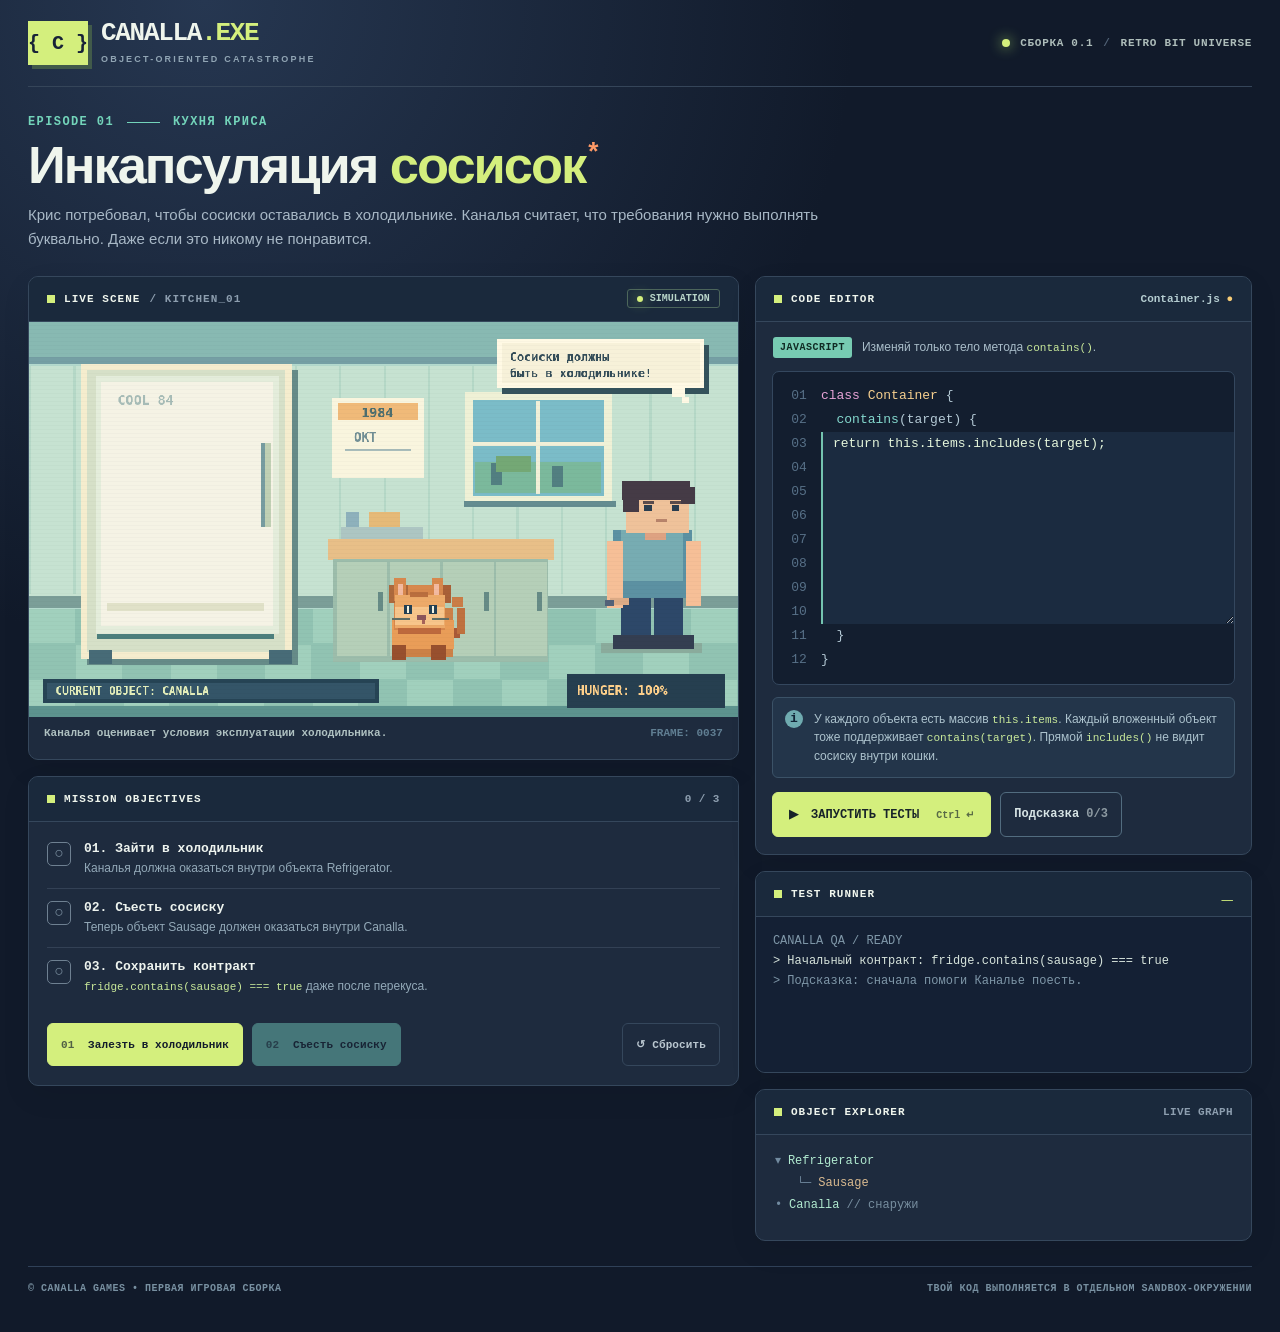
==== index.html @ 2df17bc3 "Add CANALLA.EXE v0.1 playable OOP puzzle" ====
<!doctype html>
<html lang="ru">
<head>
  <meta charset="utf-8">
  <meta name="viewport" content="width=device-width, initial-scale=1">
  <meta name="theme-color" content="#131d2d">
  <meta name="description" content="CANALLA.EXE — браузерная головоломка для программистов по вселенной «Ретро Бит». Уровень 01: ООП-сосиски.">
  <title>CANALLA.EXE | 01: Инкапсуляция</title>
  <style>
:root{--bg:#111a2a;--bg2:#182437;--panel:#1e2b3e;--panel2:#233449;--line:#35475c;--txt:#eff5ed;--muted:#91a5b4;--green:#d4ef7d;--teal:#73d4ba;--yellow:#f7cc76;--orange:#ff9a67;--red:#ff7b8b;--dark:#121c2b;--mono:ui-monospace,SFMono-Regular,Consolas,"Liberation Mono",monospace}
*{box-sizing:border-box}html{scroll-behavior:smooth}body{margin:0;background:radial-gradient(circle at 16% 0%,#263751 0%,transparent 38%),var(--bg);color:var(--txt);font-family:Inter,"Segoe UI",Arial,sans-serif;font-size:15px;line-height:1.5}button,textarea{font:inherit}button{cursor:pointer;-webkit-tap-highlight-color:transparent}button:disabled{opacity:.46;cursor:not-allowed}button:focus-visible,textarea:focus-visible{outline:3px solid var(--teal);outline-offset:3px}code{font-family:var(--mono);font-size:.92em;color:#c9e99a}.app-shell{max-width:1530px;margin:auto;padding:0 28px}.topbar{height:87px;display:flex;align-items:center;justify-content:space-between;border-bottom:1px solid #354559;gap:18px}.brand{display:flex;gap:13px;align-items:center}.brand-symbol{display:grid;place-items:center;background:var(--green);color:#172237;font:bold 20px var(--mono);height:44px;min-width:58px;box-shadow:4px 4px 0 #415a4a}.brand-title{font-family:var(--mono);font-size:26px;font-weight:900;letter-spacing:-1.3px;line-height:1}.brand-title span{color:var(--green)}.brand-sub{font-size:9px;letter-spacing:2.2px;color:var(--muted);font-weight:800;margin-top:7px}.top-meta{font:700 11px var(--mono);color:#aebdba;letter-spacing:.7px;white-space:nowrap;display:flex;align-items:center;gap:10px}.build-dot,.live-dot{display:inline-block;border-radius:100%;width:8px;height:8px;background:var(--green);box-shadow:0 0 13px #a5d96a}.meta-divider{color:#526377}.hero{padding:28px 0 25px}.eyebrow{display:flex;align-items:center;gap:13px;font:700 12px var(--mono);letter-spacing:1.4px;color:var(--teal)}.eyebrow-rule{height:1px;width:33px;background:var(--teal)}.hero h1{font-size:clamp(32px,4.1vw,56px);letter-spacing:-2px;line-height:1.04;margin:9px 0 10px;font-weight:900}.hero h1>span:first-child{color:var(--green)}.accent-star{font-size:.5em;color:var(--orange);vertical-align:top;margin-left:3px}.hero p{color:#a8b8c6;max-width:840px;margin:0;line-height:1.6}.play-layout{display:grid;grid-template-columns:minmax(0,1.43fr) minmax(380px,1fr);gap:16px;align-items:start}.left-stack,.right-stack{display:flex;flex-direction:column;gap:16px;min-width:0}.panel{background:var(--panel);border:1px solid var(--line);border-radius:10px;overflow:hidden;box-shadow:0 10px 30px #00000012}.panel-bar{height:45px;display:flex;align-items:center;justify-content:space-between;padding:0 18px;border-bottom:1px solid var(--line);background:#1a293c;gap:12px}.panel-title{font:800 11px var(--mono);letter-spacing:1.05px;display:flex;align-items:center;gap:9px;white-space:nowrap}.panel-square{width:8px;height:8px;background:var(--green);display:inline-block}.subtle,.small-label{color:#8d9eaf}.small-label{font:700 11px var(--mono);letter-spacing:.4px}.pill{display:inline-flex;align-items:center;gap:7px;border:1px solid #4c655b;padding:3px 9px;color:#b9d5c9;border-radius:3px;font:700 10px var(--mono)}.live-dot{height:6px;width:6px}.canvas-wrap{background:#b5d9cc;line-height:0;position:relative}.canvas-wrap:before{content:"";pointer-events:none;position:absolute;inset:0;background:repeating-linear-gradient(to bottom,transparent 0,transparent 3px,#0000000a 4px);z-index:1}canvas{display:block;width:100%;height:auto;image-rendering:pixelated}.scene-caption{padding:10px 15px;font:600 11px var(--mono);color:#afc1c1;display:flex;justify-content:space-between;gap:15px;min-height:42px}.frame-counter{color:#607e92;white-space:nowrap}.objective-list{padding:8px 18px 0}.objective{display:flex;gap:13px;border-bottom:1px solid #334155;padding:11px 0;align-items:flex-start}.objective:last-child{border-bottom:0}.objective .status-icon{display:grid;place-items:center;border:1px solid #6e8091;width:24px;height:24px;border-radius:5px;flex-shrink:0;color:#7c90a1;line-height:1;font:800 16px var(--mono);margin-top:1px}.objective.done .status-icon{background:var(--green);border-color:var(--green);color:#162433}.objective>div{display:flex;flex-direction:column;gap:3px}.objective b{font:800 13px var(--mono);color:#edf3ee}.objective.done b{color:var(--green)}.objective span:last-child{font-size:12px;color:#93a9b8}.actions{padding:17px 18px 19px;display:flex;flex-wrap:wrap;gap:9px}.action{border-radius:6px;border:1px solid var(--line);padding:12px 13px;font:800 11px var(--mono);letter-spacing:.1px;min-height:43px}.action span{opacity:.67;margin-right:7px}.action.primary{background:var(--green);color:var(--dark);border-color:var(--green)}.action.secondary{background:#74cfbf;color:var(--dark);border-color:#74cfbf}.action.ghost{color:#bac7d0;background:transparent;margin-left:auto}.action:not(:disabled):hover,.run-button:hover{filter:brightness(1.08)}.editor-intro{padding:15px 17px 13px;display:flex;align-items:center;gap:10px;color:#a9bdc9;font-size:12px}.chip{font:900 10px var(--mono);letter-spacing:.5px;color:#102b24;background:#77cbb2;padding:5px 7px;border-radius:3px;white-space:nowrap}.file-tab{font:700 11px var(--mono);color:#b4ccd0;white-space:nowrap}.file-tab span{color:var(--yellow)}.code-shell{background:#131e2f;margin:0 16px 12px;border:1px solid #34475e;border-radius:7px;padding:12px 0;overflow:auto;font:13px/24px var(--mono);min-width:0}.code-line{white-space:pre;min-height:24px;display:flex}.ln{width:48px;flex-shrink:0;padding:0 14px 0 10px;text-align:right;color:#577087;user-select:none}.code-line.muted{color:#b4c9d5}.keyword{color:#e8a3d7}.type{color:#f7d08f}.function{color:#84d9ce}.input-row{display:flex;min-height:192px}.gutter{width:48px;flex-shrink:0;display:flex;flex-direction:column;text-align:right;padding:0 14px 0 10px;color:#577087;user-select:none}.gutter span{height:24px}.input-row textarea{background:#1b2b40;border:0;border-left:2px solid #74c4b0;border-radius:0;resize:vertical;display:block;flex:1;min-width:0;min-height:192px;height:192px;color:#e5f6db;outline:0;padding:0 10px;font:13px/24px var(--mono);white-space:pre;tab-size:2}.input-row textarea:focus{background:#1d3146;outline:0}.api-note{margin:0 16px;padding:12px;display:flex;gap:11px;border:1px solid #3b5267;border-radius:6px;background:#23354a;color:#acc2cd;font-size:12px}.api-icon{background:#6fabb0;color:#112436;border-radius:100%;height:18px;width:18px;display:grid;place-items:center;flex-shrink:0;font:900 13px var(--mono)}.editor-actions{display:flex;gap:9px;margin:14px 16px 17px}.run-button{background:var(--green);border:1px solid var(--green);padding:12px 16px;border-radius:6px;color:#172329;font:900 12px var(--mono);min-height:45px}.run-button>span:first-child{margin-right:6px}.keyboard-hint{font-size:10px;opacity:.65;margin-left:10px}.hint-button{background:transparent;border:1px solid #526c7f;padding:12px 13px;border-radius:6px;color:#d7e4e5;font:700 12px var(--mono);min-height:45px}.hint-button span{opacity:.6}.hint-message{padding:12px 14px;margin:0 16px 16px;background:#334153;border-left:3px solid var(--yellow);font-size:12px;color:#f0d5a6}.hint-message[hidden]{display:none}.terminal-output{background:#142034;min-height:155px;max-height:275px;overflow-y:auto;padding:14px 17px;font:12px/1.7 var(--mono);color:#d7e4dc}.terminal-line{overflow-wrap:anywhere}.terminal-line.dim{color:#7f97a8}.terminal-line.ok{color:#b5ec9f}.terminal-line.fail{color:#ffabb1}.terminal-line.warn{color:#edcd83}.terminal-cursor{color:var(--green);font:900 19px var(--mono);animation:blink 1s steps(1) infinite}@keyframes blink{50%{opacity:0}}.tree-content{padding:15px 19px 18px;min-height:105px;font:12px/1.85 var(--mono);color:#cfdece}.tree-node{display:flex;gap:7px}.tree-node.indent-1{padding-left:22px}.tree-node.indent-2{padding-left:44px}.tree-edge{color:#728ba0}.tree-label{color:#b1ead0}.tree-value{color:#dbbb90}.tree-comment{color:#778e9f}.footer{border-top:1px solid #304158;margin:25px 0 38px;padding-top:16px;color:#7890a1;display:flex;justify-content:space-between;gap:16px;font:700 10px var(--mono);letter-spacing:.5px}.win-layer{position:fixed;z-index:30;inset:0;display:grid;place-items:center;padding:20px;background:#0c1523db;backdrop-filter:blur(5px)}.win-layer[hidden]{display:none}.win-card{background:#233749;border:2px solid var(--green);box-shadow:13px 13px 0 #101b29;width:min(520px,100%);padding:26px;color:#f2f7ef}.win-kicker{font:900 11px var(--mono);color:#c7ee89;letter-spacing:2px}.win-cat{text-align:center;font:900 45px var(--mono);color:var(--yellow);margin-top:7px}.win-card h2{font-size:clamp(24px,5vw,34px);letter-spacing:-1px;line-height:1.14;margin:8px 0}.win-card p{color:#b3c8cd}.quote{padding:14px;background:#142739;border-left:4px solid var(--yellow);font-size:13px;line-height:1.9}.quote span{color:var(--green);font-weight:900}.win-actions{display:flex;gap:10px;flex-wrap:wrap;margin-top:19px}.next-note{font:11px var(--mono);color:#8fa4b0;margin-top:18px}
@media(max-width:1040px){.play-layout{grid-template-columns:minmax(0,1fr)}.app-shell{max-width:880px}.hero{padding:25px 0}.footer{flex-direction:column;gap:7px}}@media(max-width:560px){.app-shell{padding:0 11px}.topbar{height:75px}.brand-symbol{height:38px;min-width:46px;font-size:15px}.brand-title{font-size:21px}.brand-sub{font-size:7px;letter-spacing:1.2px}.top-meta{font-size:9px;letter-spacing:0}.top-meta .meta-divider{display:none}.top-meta{max-width:73px;white-space:normal;line-height:1.4}.hero h1{letter-spacing:-1px}.hero p{font-size:13px}.hero{padding:24px 5px 22px}.panel-bar{padding:0 11px}.panel-title{font-size:10px;gap:7px}.pill{font-size:9px}.scene-caption{font-size:10px}.frame-counter{display:none}.actions{padding:13px;gap:8px}.action{font-size:10px;padding:12px 11px}.action.ghost{margin-left:0}.objective-list{padding:6px 13px 0}.objective b{font-size:12px}.objective span:last-child{font-size:11px}.editor-intro{align-items:flex-start}.code-shell{margin:0 10px 12px;font-size:12px}.input-row textarea{font-size:12px}.ln,.gutter{width:35px;padding-right:8px}.api-note{margin:0 10px}.editor-actions{margin:12px 10px 15px;flex-wrap:wrap}.keyboard-hint{display:none}.run-button{flex:1}.terminal-output{font-size:11px}.win-card{padding:20px}.footer{font-size:9px}}

</style>
  
</head>
<body>
  <div class="app-shell">
    <header class="topbar">
      <div class="brand">
        <span class="brand-symbol" aria-hidden="true">{ C }</span>
        <div><div class="brand-title">CANALLA<span>.EXE</span></div><div class="brand-sub">OBJECT-ORIENTED CATASTROPHE</div></div>
      </div>
      <div class="top-meta"><span class="build-dot" aria-hidden="true"></span> СБОРКА 0.1 <span class="meta-divider">/</span> RETRO BIT UNIVERSE</div>
    </header>

    <main>
      <section class="hero" aria-label="Вводная информация">
        <div class="eyebrow"><span>EPISODE 01</span><span class="eyebrow-rule"></span><span>КУХНЯ КРИСА</span></div>
        <h1>Инкапсуляция <span>сосисок</span><span class="accent-star">*</span></h1>
        <p>Крис потребовал, чтобы сосиски оставались в холодильнике. Каналья считает, что требования нужно выполнять буквально. Даже если это никому не понравится.</p>
      </section>

      <div class="play-layout">
        <div class="left-stack">
          <section class="panel scene-panel" aria-labelledby="scene-title">
            <div class="panel-bar">
              <div class="panel-title" id="scene-title"><span class="panel-square"></span> LIVE SCENE <span class="subtle">/ KITCHEN_01</span></div>
              <span class="pill"><span class="live-dot"></span> SIMULATION</span>
            </div>
            <div class="canvas-wrap"><canvas id="scene" width="960" height="535" role="img" aria-label="Пиксельная сцена кухни. Слева холодильник с сосисками, Каналья и Крис. Управляйте событиями кнопками под сценой."></canvas></div>
            <div class="scene-caption"><span id="scene-status">Каналья оценивает условия эксплуатации холодильника.</span><span class="frame-counter">FRAME: <span id="frame-number">0001</span></span></div>
          </section>

          <section class="panel objectives" aria-labelledby="goal-title">
            <div class="panel-bar"><div class="panel-title" id="goal-title"><span class="panel-square"></span> MISSION OBJECTIVES</div><span class="small-label">0 / 3</span></div>
            <div class="objective-list">
              <div class="objective" id="objective-enter"><span class="status-icon" aria-hidden="true">○</span><div><b>01. Зайти в холодильник</b><span>Каналья должна оказаться внутри объекта Refrigerator.</span></div></div>
              <div class="objective" id="objective-eat"><span class="status-icon" aria-hidden="true">○</span><div><b>02. Съесть сосиску</b><span>Теперь объект Sausage должен оказаться внутри Canalla.</span></div></div>
              <div class="objective" id="objective-code"><span class="status-icon" aria-hidden="true">○</span><div><b>03. Сохранить контракт</b><span><code>fridge.contains(sausage) === true</code> даже после перекуса.</span></div></div>
            </div>
            <div class="actions">
              <button class="action primary" id="enter-btn" type="button"><span>01</span> Залезть в холодильник</button>
              <button class="action secondary" id="eat-btn" type="button" disabled><span>02</span> Съесть сосиску</button>
              <button class="action ghost" id="restart-btn" type="button" aria-label="Начать уровень заново">↺ Сбросить</button>
            </div>
          </section>
        </div>

        <div class="right-stack">
          <section class="panel editor-panel" aria-labelledby="editor-title">
            <div class="panel-bar"><div class="panel-title" id="editor-title"><span class="panel-square"></span> CODE EDITOR</div><div class="file-tab">Container.js <span>●</span></div></div>
            <div class="editor-intro"><span class="chip">JAVASCRIPT</span><span>Изменяй только тело метода <code>contains()</code>.</span></div>
            <div class="code-shell" aria-label="Редактор JavaScript">
              <div class="code-line muted"><span class="ln">01</span><span><span class="keyword">class</span> <span class="type">Container</span> {</span></div>
              <div class="code-line muted"><span class="ln">02</span><span>  <span class="function">contains</span>(target) {</span></div>
              <div class="input-row"><div class="gutter" aria-hidden="true"><span>03</span><span>04</span><span>05</span><span>06</span><span>07</span><span>08</span><span>09</span><span>10</span></div><textarea id="code-input" spellcheck="false" autocorrect="off" autocapitalize="off" autocomplete="off" aria-label="Тело метода contains">return this.items.includes(target);</textarea></div>
              <div class="code-line muted"><span class="ln">11</span><span>  }</span></div>
              <div class="code-line muted"><span class="ln">12</span><span>}</span></div>
            </div>
            <div class="api-note"><span class="api-icon">i</span><div>У каждого объекта есть массив <code>this.items</code>. Каждый вложенный объект тоже поддерживает <code>contains(target)</code>. Прямой <code>includes()</code> не видит сосиску внутри кошки.</div></div>
            <div class="editor-actions">
              <button class="run-button" id="run-btn" type="button"><span aria-hidden="true">▶</span> ЗАПУСТИТЬ ТЕСТЫ <span class="keyboard-hint">Ctrl ↵</span></button>
              <button class="hint-button" id="hint-btn" type="button">Подсказка <span id="hint-count">0/3</span></button>
            </div>
            <div id="hint" class="hint-message" hidden role="status"></div>
          </section>

          <section class="panel terminal-panel" aria-labelledby="terminal-title">
            <div class="panel-bar"><div class="panel-title" id="terminal-title"><span class="panel-square"></span> TEST RUNNER</div><span class="terminal-cursor">_</span></div>
            <div class="terminal-output" id="terminal-output" role="log" aria-live="polite" aria-atomic="false">
              <div class="terminal-line dim">CANALLA QA / READY</div>
              <div class="terminal-line">&gt; Жду, когда человек наконец запустит тесты.</div>
              <div class="terminal-line dim">&gt; P.S. Каналья не признаёт багов. Только особенности реализации.</div>
            </div>
          </section>

          <section class="panel tree-panel" aria-labelledby="tree-title">
            <div class="panel-bar"><div class="panel-title" id="tree-title"><span class="panel-square"></span> OBJECT EXPLORER</div><span class="small-label">LIVE GRAPH</span></div>
            <div class="tree-content" id="object-tree" aria-live="polite"></div>
          </section>
        </div>
      </div>
      <footer class="footer"><span>© CANALLA GAMES • ПЕРВАЯ ИГРОВАЯ СБОРКА</span><span>ТВОЙ КОД ВЫПОЛНЯЕТСЯ В ОТДЕЛЬНОМ SANDBOX-ОКРУЖЕНИИ</span></footer>
    </main>
  </div>

  <div id="win-layer" class="win-layer" hidden>
    <section class="win-card" role="dialog" aria-modal="true" aria-labelledby="win-title">
      <div class="win-kicker">TEST SUITE: ALL GREEN</div>
      <div class="win-cat" aria-hidden="true">=^.^=</div>
      <h2 id="win-title">Технически всё в холодильнике.</h2>
      <p>Просто теперь <code>Sausage</code> находится внутри <code>Canalla</code>, а <code>Canalla</code> внутри <code>Refrigerator</code>.</p>
      <div class="quote"><span>Крис:</span> «Каналья! Где сосиски?!»<br><span>Каналья:</span> «Программист называется. Совершенно не понимает композицию объектов».</div>
      <div class="win-actions"><button id="replay-btn" class="run-button" type="button">↺ ПРОЙТИ ЕЩЁ РАЗ</button><button id="close-win-btn" class="hint-button" type="button">Посмотреть код</button></div>
      <div class="next-note">Уровень 02: «Дюке соблюдает SLA» — в разработке</div>
    </section>
  </div>
  <iframe id="sandbox-runner" srcdoc="&lt;!doctype html&gt;
&lt;html lang=&quot;ru&quot;&gt;
&lt;head&gt;
&lt;meta charset=&quot;utf-8&quot;&gt;
&lt;meta http-equiv=&quot;Content-Security-Policy&quot; content=&quot;default-src &#x27;none&#x27;; script-src &#x27;unsafe-inline&#x27; &#x27;unsafe-eval&#x27; blob:; worker-src blob:; connect-src &#x27;none&#x27;; img-src &#x27;none&#x27;; style-src &#x27;none&#x27;; form-action &#x27;none&#x27;; base-uri &#x27;none&#x27;&quot;&gt;
&lt;title&gt;CANALLA isolated runner&lt;/title&gt;
&lt;/head&gt;
&lt;body&gt;
&lt;script id=&quot;worker-source&quot; type=&quot;text/plain&quot;&gt;
&quot;use strict&quot;;
self.onmessage = (ev) =&gt; {
  const {id, code, inside, fed} = ev.data;
  const tests = [];
  function check(label, condition) {
    let ok = false;
    try { ok = Boolean(condition()); } catch(e) { ok = false; }
    tests.push({label, ok});
  }
  try {
    // Class definition is compiled inside a disposable Worker, never the game window.
    const makeNode = new Function(`
      return class Container {
        constructor(name) { this.name = name; this.items = []; }
        add(child) { this.items.push(child); return this; }
        contains(target) {
          ${code}
        }
      };
    `);
    const Node = makeNode();
    // The first test reflects actual player actions (the physical puzzle).
    const fridge = new Node(&quot;Refrigerator&quot;);
    const cat = new Node(&quot;Canalla&quot;);
    const sausage = new Node(&quot;Sausage&quot;);
    if (inside) fridge.add(cat);
    if (fed) cat.add(sausage);
    else fridge.add(sausage);
    check(&quot;Каналья находится внутри холодильника&quot;, () =&gt; inside === true);
    check(&quot;Каналья съела сосиску&quot;, () =&gt; fed === true);
    check(&quot;Контракт: fridge.contains(sausage) === true&quot;, () =&gt; fridge.contains(sausage) === true);
    const box = new Node(&quot;Box&quot;), cookie = new Node(&quot;Cookie&quot;); box.add(cookie);
    check(&quot;Прямое вложение работает&quot;, () =&gt; box.contains(cookie) === true);
    const extra = new Node(&quot;Bag&quot;), deep = new Node(&quot;Toy&quot;), room = new Node(&quot;Room&quot;);room.add(box);box.add(extra);extra.add(deep);
    check(&quot;Глубокая композиция (3+ уровня) работает&quot;, () =&gt; room.contains(deep) === true);
    const other = new Node(&quot;Sausage&quot;);
    check(&quot;Неизвестный объект не считается вложенным&quot;, () =&gt; fridge.contains(other) === false &amp;&amp; new Node(&quot;Empty&quot;).contains(other) === false);
    self.postMessage({kind:&quot;canalla-worker-result&quot;,id,tests});
  } catch (e) {
    self.postMessage({kind:&quot;canalla-worker-result&quot;,id,tests:[],error:(e &amp;&amp; e.message ? e.message : String(e)).slice(0,200)});
  }
};
&lt;/script&gt;
&lt;script&gt;
&quot;use strict&quot;;
const scriptText = document.getElementById(&quot;worker-source&quot;).textContent;
let currentWorker=null;
window.parent.postMessage({kind:&quot;canalla-ready&quot;},&quot;*&quot;);
window.addEventListener(&quot;message&quot;, (ev) =&gt; {
  // The parent controls the requested code. The parent window is the only accepted sender.
  if(ev.source !== window.parent || !ev.data || ev.data.kind !== &quot;canalla-run&quot;) return;
  const {id, code, inside, fed} = ev.data;
  if(typeof code !== &quot;string&quot; || code.length &gt; 10000 || typeof id !== &quot;string&quot;) {
    window.parent.postMessage({kind:&quot;canalla-result&quot;,id,error:&quot;Слишком длинный код (максимум 10 000 символов).&quot;,tests:[]},&quot;*&quot;);return;
  }
  if(currentWorker) currentWorker.terminate();
  try {
    const url = URL.createObjectURL(new Blob([scriptText], {type:&quot;text/javascript&quot;}));
    const worker = new Worker(url);
    URL.revokeObjectURL(url);
    currentWorker = worker;
    worker.onmessage = (msg) =&gt; {
      if(worker !== currentWorker || !msg.data || msg.data.id !== id) return;
      window.parent.postMessage({kind:&quot;canalla-result&quot;,id,tests:msg.data.tests,error:msg.data.error || null},&quot;*&quot;);
      worker.terminate(); currentWorker=null;
    };
    worker.onerror = (err) =&gt; {
      window.parent.postMessage({kind:&quot;canalla-result&quot;,id,error:&quot;Ошибка изолированного исполнителя: &quot;+err.message,tests:[]},&quot;*&quot;);
      worker.terminate();currentWorker=null;
    };
    worker.postMessage({id,code,inside:!!inside,fed:!!fed});
    setTimeout(()=&gt;{if(currentWorker===worker){worker.terminate();currentWorker=null;window.parent.postMessage({kind:&quot;canalla-result&quot;,id,error:&quot;Код выполнялся слишком долго. Проверь рекурсию.&quot;,tests:[]},&quot;*&quot;);}},3000);
  } catch(e) {
    window.parent.postMessage({kind:&quot;canalla-result&quot;,id,error:String(e),tests:[]},&quot;*&quot;);
  }
});
&lt;/script&gt;
&lt;/body&gt;
&lt;/html&gt;
" title="Изолированная проверка решений" sandbox="allow-scripts" hidden></iframe>
<script>
(() => {
  "use strict";
  const $ = (id) => document.getElementById(id);
  const canvas = $("scene");
  const ctx = canvas.getContext("2d");
  const code = $("code-input");
  const enterBtn = $("enter-btn"), eatBtn = $("eat-btn"), runBtn = $("run-btn");
  const terminal = $("terminal-output"), runner = $("sandbox-runner");
  const winLayer = $("win-layer");
  const STARTER = "return this.items.includes(target);";
  const SOLUTION = "return this.items.some(item =>\n  item === target || item.contains(target)\n);";
  const state = {inside:false, fed:false, passed:false, checks:[], hintIndex:0, busy:false, status:"Каналья оценивает условия эксплуатации холодильника.", frame:0};
  let pendingId = null, pendingTimeout = null, runnerReady = false;

  function line(message, style = "") {
    const el = document.createElement("div");
    el.className = "terminal-line " + style;
    el.textContent = message;
    terminal.append(el);
    terminal.scrollTop = terminal.scrollHeight;
  }
  function clearTerminal() { terminal.replaceChildren(); }
  function updateObjectives() {
    [["objective-enter",state.inside],["objective-eat",state.fed],["objective-code",state.passed]].forEach(([id,yes]) => {
      const el = $(id);
      el.classList.toggle("done", yes);
      el.querySelector(".status-icon").textContent = yes ? "✓" : "○";
    });
    $("goal-title").nextElementSibling.textContent = [state.inside,state.fed,state.passed].filter(Boolean).length+" / 3";
    enterBtn.disabled = state.inside || state.busy;
    eatBtn.disabled = !state.inside || state.fed || state.busy;
    runBtn.disabled = state.busy;
    $("scene-status").textContent = state.status;
    updateTree();
  }
  function updateTree() {
    let markup;
    if(!state.inside) {
      markup = `<div class="tree-node"><span class="tree-edge">▾</span><span class="tree-label">Refrigerator</span></div>
      <div class="tree-node indent-1"><span class="tree-edge">└─</span><span class="tree-value">Sausage</span></div>
      <div class="tree-node"><span class="tree-edge">•</span><span class="tree-label">Canalla</span> <span class="tree-comment">// снаружи</span></div>`;
    } else if(!state.fed) {
      markup = `<div class="tree-node"><span class="tree-edge">▾</span><span class="tree-label">Refrigerator</span></div>
      <div class="tree-node indent-1"><span class="tree-edge">├─</span><span class="tree-value">Sausage</span></div>
      <div class="tree-node indent-1"><span class="tree-edge">└─</span><span class="tree-label">Canalla</span> <span class="tree-comment">// внутри</span></div>`;
    } else {
      markup = `<div class="tree-node"><span class="tree-edge">▾</span><span class="tree-label">Refrigerator</span></div>
      <div class="tree-node indent-1"><span class="tree-edge">└─</span><span class="tree-label">Canalla</span></div>
      <div class="tree-node indent-2"><span class="tree-edge">└─</span><span class="tree-value">Sausage</span> <span class="tree-comment">// съедена</span></div>`;
    }
    $("object-tree").innerHTML = markup;
  }
  function reset() {
    if (pendingTimeout) { clearTimeout(pendingTimeout); pendingTimeout=null; }
    pendingId = null; state.busy = false;
    state.inside = false; state.fed = false; state.passed = false; state.checks = []; state.hintIndex = 0;
    state.status = "Каналья оценивает условия эксплуатации холодильника.";
    $("hint").hidden = true; $("hint").replaceChildren(); $("hint-count").textContent="0/3";
    code.value = STARTER;
    winLayer.hidden = true;
    clearTerminal(); line("CANALLA QA / READY", "dim"); line("> Начальный контракт: fridge.contains(sausage) === true"); line("> Подсказка: сначала помоги Каналье поесть.", "dim");
    updateObjectives();
  }
  enterBtn.addEventListener("click", () => {
    if (state.inside) return;
    state.inside = true;
    state.status = "Каналья внутри Refrigerator. Теперь все взгляды на сосиску.";
    line("> Действие: Refrigerator.add(Canalla)", "ok");
    updateObjectives();
  });
  eatBtn.addEventListener("click", () => {
    if(!state.inside || state.fed) return;
    state.fed = true; state.passed = false;
    state.status = "Сосиска съедена. Но старый contains() не видит её внутри Канальи.";
    line("> Действие: Refrigerator.remove(Sausage)", "warn");
    line("> Действие: Canalla.add(Sausage)", "warn");
    line("> Теперь реализуй рекурсивный contains() и запусти тесты.", "dim");
    updateObjectives();
  });
  $("restart-btn").addEventListener("click", reset);
  $("replay-btn").addEventListener("click", () => { reset(); window.scrollTo({top:0,behavior:"smooth"}); });
  $("close-win-btn").addEventListener("click", () => { winLayer.hidden = true; });
  winLayer.addEventListener("click", (ev) => { if(ev.target === winLayer) winLayer.hidden = true; });
  document.addEventListener("keydown", (ev) => {
    if ((ev.ctrlKey || ev.metaKey) && ev.key === "Enter") {ev.preventDefault(); runTests();}
    if (ev.key === "Escape" && !winLayer.hidden) winLayer.hidden = true;
  });
  code.addEventListener("keydown", (ev) => {
    if(ev.key === "Tab") {ev.preventDefault(); const a=code.selectionStart,b=code.selectionEnd;code.setRangeText("  ", a,b,"end");}
  });
  const hints = [
    "Сейчас includes() видит только непосредственных детей объекта. А где именно теперь лежит сосиска? Посмотри на дерево объектов.",
    "Перебери this.items. Для каждого item проверь: это target? Если нет, попробуй item.contains(target). Подойдёт Array.prototype.some().",
    "Готовый пример рекурсивной проверки. Можешь вставить его и запустить тесты."
  ];
  $("hint-btn").addEventListener("click", () => {
    if(state.hintIndex < 3) state.hintIndex++;
    $("hint-count").textContent = state.hintIndex+"/3";
    const hint=$("hint"); hint.hidden=false;hint.replaceChildren();
    const text=document.createElement("span"); text.textContent = hints[state.hintIndex-1];hint.append(text);
    if (state.hintIndex === 3) {
      const btn=document.createElement("button");btn.type="button";btn.className="hint-button";btn.style.cssText="display:block;margin-top:10px;background:#263d49";btn.textContent="Вставить пример в редактор";
      btn.onclick=()=>{code.value=SOLUTION;code.focus();};hint.append(btn);
    }
  });
  runner.addEventListener("load", () => { runnerReady=true; });
  window.addEventListener("message", (ev) => {
    if (ev.source !== runner.contentWindow || !ev.data) return;
    if (ev.data.kind === "canalla-ready") { runnerReady = true; return; }
    if (ev.data.kind !== "canalla-result" || ev.data.id !== pendingId) return;
    finishTests(ev.data);
  });
  function finishTests(result) {
    if (!state.busy) return;
    clearTimeout(pendingTimeout); pendingTimeout=null;pendingId=null;
    state.busy=false;
    runBtn.textContent="▶ ЗАПУСТИТЬ ТЕСТЫ";
    const tests=Array.isArray(result.tests)?result.tests:[];
    if (result.error) line("✕ " + String(result.error).slice(0,220), "fail");
    for(const t of tests) line((t.ok?"✓ ":"✕ ")+String(t.label).slice(0,120),t.ok?"ok":"fail");
    const allPass = !result.error && tests.length>=6 && tests.every(t=>t.ok);
    state.passed=allPass;
    if(allPass) {
      state.status="Контракт выполнен. Крис собирается задать неприятный вопрос.";
      line("> TESTS PASSED: 6/6", "ok");
      line("> Object-oriented catastrophe successfully deployed.", "ok");
      setTimeout(() => { winLayer.hidden = false; $("replay-btn").focus(); }, 480);
    } else {
      state.status = "Тесты не пройдены. Каналья считает, что проблема на стороне разработчика.";
      line("> Найдено нарушение контракта. Исправь код и повтори проверку.", "warn");
    }
    updateObjectives();
  }
  function runTests() {
    if(state.busy) return;
    if(!runnerReady){line("> Песочница ещё не загрузилась. Повтори попытку.","warn");return;}
    state.busy=true;state.passed=false;
    updateObjectives();
    clearTerminal();line("CANALLA QA / RUNNING", "dim");
    line("> Собираю объекты и запускаю проверки...");
    const id = (globalThis.crypto && crypto.randomUUID) ? crypto.randomUUID() : `${Date.now()}-${Math.random()}`;
    pendingId = id;
    runBtn.textContent="ПРОВЕРЯЮ...";
    pendingTimeout=setTimeout(() => finishTests({error:"Превышено время выполнения (3 секунды). Проверь бесконечные циклы.", tests:[]}), 3400);
    runner.contentWindow.postMessage({kind:"canalla-run",id,code:code.value,inside:state.inside,fed:state.fed},"*");
  }
  runBtn.addEventListener("click", runTests);

  // Scene: handmade retro pixel-art, rendered without external image assets.
  const W=960,H=535;
  ctx.imageSmoothingEnabled=false;
  const px=(x,y,w,h,c)=>{ctx.fillStyle=c;ctx.fillRect(Math.round(x),Math.round(y),Math.round(w),Math.round(h));};
  const txt=(s,x,y,size=18,c="#20394b",align="left")=>{ctx.font=`bold ${size}px monospace`;ctx.textAlign=align;ctx.fillStyle=c;ctx.fillText(s,x,y);ctx.textAlign="left";};
  const diamond=(x,y,c)=>{px(x+4,y,8,8,c);px(x,y+4,16,8,c);px(x+4,y+12,8,8,c);};
  function drawFridge(t) {
    // Back shadow and bulky housing.
    px(78,65,286,400,"#668b88");px(70,57,286,400,"#f5edce");px(79,65,267,382,"#d6e0c8");
    px(92,79,240,351,"#4c7f7d");px(101,90,224,332,"#a4d2bd");
    px(101,220,224,8,"#578986");px(101,327,224,8,"#578986");
    px(109,100,208,12,"#c0d8c4");
    // Cooling props.
    px(117,236,72,72,"#ebac67");px(124,230,58,16,"#efcd94");
    px(275,260,36,47,"#b9c5e2");px(282,251,22,14,"#e3e8f0");
    txt("M!LK",282,289,10,"#4c789c");
    if(!state.fed){
      px(125,150,128,45,"#f8f2ce");px(132,158,114,9,"#d7e7c8");
      drawSausage(143,166);drawSausage(191,166);
    }
    // Door/hinges, open when cat inside.
    if (!state.inside) {
      px(91,73,247,349,"#e4eddb");px(98,81,232,331,"#f5f3e5");
      px(318,164,10,113,"#c0d0b4");px(314,164,5,113,"#779ca0");
      px(106,381,212,10,"#e0e1c8");
      txt("COOL 84",120,112,18,"#a7bcb7");
    } else {
      px(42,78,42,338,"#ecefdc");px(43,83,34,325,"#f9f6e9");px(46,154,7,101,"#6e9495");
      px(73,60,20,355,"#d0d8c5");
      if (state.fed) {
        diamond(281,135,"#ffcc72");diamond(302,206,"#f8bd73");
      }
    }
    px(81,444,31,19,"#476b77");px(325,444,31,19,"#476b77");
  }
  function drawSausage(x,y){
    px(x+3,y+1,35,18,"#975146");px(x,y+4,42,12,"#9c5246");px(x+5,y+4,32,7,"#d18a64");
    px(x-6,y+7,8,8,"#f5c18c");px(x+40,y+7,8,8,"#f5c18c");
  }
  function drawCat(x,y,t){
    const bob=Math.round(Math.sin(t/480)*2);
    y+=bob;
    // Tail arcs as pixel staircase.
    const swing=Math.round(Math.sin(t/330)*5);
    px(x+87,y+69,13,13,"#a95a37");px(x+96,y+46+swing,12,35,"#bf713f");px(x+90,y+31+swing,15,14,"#ca7d47");
    px(x+15,y+42,76,66,"#cc8147");px(x+8,y+58,84,39,"#e99d58");
    // Belly is rounder after sausages.
    if(state.fed){px(x+35,y+59,54,48,"#f0b67b");px(x+43,y+99,36,12,"#e99d58");}
    px(x+8,y+91,19,21,"#98502e");px(x+61,y+91,21,21,"#98502e");
    px(x+11,y+10,69,61,"#d7884d");px(x+5,y+10,25,25,"#ad693d");px(x+62,y+10,26,25,"#a96037");
    px(x+11,y+1,16,31,"#d7884d");px(x+62,y+1,16,31,"#d7884d");
    px(x+17,y+9,7,15,"#f3baa0");px(x+65,y+9,7,15,"#f3baa0");
    px(x+13,y+24,67,44,"#edaa69");px(x+13,y+40,66,25,"#f7c58b");
    px(x+25,y+37,10,13,"#244054");px(x+59,y+37,10,13,"#244054");
    px(x+29,y+38,3,10,"#f6f3de");px(x+62,y+38,3,10,"#f6f3de");
    px(x+43,y+51,11,7,"#8b555b");px(x+49,y+58,4,5,"#a7635a");
    px(x+9,y+55,24,3,"#5f6d65");px(x+63,y+55,23,3,"#5f6d65");
    px(x+16,y+69,59,7,"#bd693d");px(x+33,y+20,24,6,"#ba6e3e");
    if(state.fed)diamond(x+72,y+9,"#ffe07b");
  }
  function drawChris(t){
    const x=772,y=216;
    // shadow
    px(x+3,y+219,136,13,"#8aab9c");
    // legs
    px(x+29,y+146,41,74,"#2d4869");px(x+74,y+146,39,74,"#2d4869");
    px(x+19,y+208,56,19,"#343e51");px(x+71,y+208,58,19,"#343e51");
    // torso
    px(x+19,y+66,107,92,"#5c91a2");px(x+29,y+66,85,69,"#77acb2");
    px(x+10,y+80,22,92,"#f6bf97");px(x+118,y+80,20,89,"#f6bf97");
    // neck/head
    px(x+62,y+51,28,28,"#dea282");px(x+37,y+4,84,66,"#efc29a");
    px(x+31,y-1,92,26,"#453b46");px(x+32,y+10,22,31,"#453b46");px(x+111,y+8,19,23,"#453b46");
    px(x+61,y+32,10,8,"#293d50");px(x+98,y+32,10,8,"#293d50");
    // grumpy eyebrows change with state
    px(x+59,y+(state.fed?24:27),15,4,"#5a4b4c");px(x+96,y+(state.fed?24:27),15,4,"#5a4b4c");
    px(x+77,y+51,15,4,"#b8846b");
    // arm and watch
    px(x+15,y+158,25,9,"#dcab86");px(x+8,y+161,12,7,"#536279");
  }
  function speech(textLines,x,y,w=300) {
    const h=22+textLines.length*22;
    px(x+7,y+8,w,h,"#35535c");px(x,y,w,h,"#fff9e4");px(x+6,y+6,w-12,h-12,"#f7f1d9");
    px(x+w-44,y+h,18,12,"#fff9e4");px(x+w-30,y+h+12,10,9,"#fff9e4");
    for(let i=0;i<textLines.length;i++) txt(textLines[i],x+17,y+30+i*22,16,"#334c58");
  }
  let lastPaint = 0;
  function drawScene(t) {
    if (t - lastPaint < 33) { requestAnimationFrame(drawScene); return; }
    lastPaint = t;
    state.frame++;
    ctx.clearRect(0,0,W,H);
    px(0,0,W,H,"#b3d9cd");
    // wall, trim and checker floor
    px(0,0,W,47,"#88b9b2");px(0,47,W,10,"#759fa4");
    px(0,59,W,312,"#c6e2d1");
    for(let x=0;x<W;x+=60)px(x,59,3,310,"#b5d8c7");
    px(0,371,W,17,"#7b9e98");px(0,389,W,146,"#91c3b2");
    for(let yy=389;yy<H;yy+=48)for(let xx=0;xx<W;xx+=64){px(xx,yy,62,46,(Math.floor(xx/64)+Math.floor((yy-389)/48))%2?"#91c3b2":"#a1d0bd");}
    px(0,520,W,15,"#5d938e");
    // kitchen cabinets and counter on right
    px(405,294,306,28,"#e8bf88");px(412,321,291,139,"#9cbdab");
    for(let x=417;x<704;x+=72){px(x,325,68,128,"#b5cfb8");px(x+55,366,7,25,"#668b86");}
    px(423,277,110,17,"#adc6c3");px(429,257,18,21,"#8eb1bc");px(460,258,43,20,"#e6ba78");
    // window
    px(590,95,199,150,"#eff1d6");px(601,105,177,130,"#7bbcc8");px(604,190,171,41,"#7bb99c");px(601,162,177,6,"#f1f0d8");px(686,107,6,126,"#f1f0d8");px(589,243,206,8,"#648c90");
    px(626,191,15,30,"#527f81");px(632,181,48,22,"#74a875");px(708,195,15,29,"#527f81");
    // top calendar
    px(410,103,125,108,"#f9f5de");px(419,110,108,23,"#f0ba79");txt("1984",450,129,18,"#4d6e6e");txt("OKT",440,162,17,"#728f95");px(428,172,89,3,"#a8bcba");
    drawFridge(t);
    drawChris(t);
    if(state.inside){drawCat(166,265,t);}else{drawCat(483,346,t);}
    // speech from Chris, adjusts to scene events
    if(state.passed) speech(["КАНАЛЬЯ!", "ГДЕ СОСИСКИ?!"],635,23,275);
    else if(state.fed) speech(["Я ЖЕ СКАЗАЛ:","НЕ ТРОГАТЬ СОСИСКИ!"],632,23,287);
    else speech(["Сосиски должны", "быть в холодильнике!"],634,23,280);
    // bottom info bar in scene
    px(19,483,455,33,"#264455");px(25,489,443,21,"#345568");
    txt("CURRENT OBJECT: CANALLA",36,505,15,"#e4eeba");
    px(728,477,214,46,"#263f50");txt(state.fed?"HUNGER: 0%":"HUNGER: 100%",742,505,17,state.fed?"#d1e78a":"#ffd18b");
    $("frame-number").textContent=String(state.frame%9999).padStart(4,"0");
    requestAnimationFrame(drawScene);
  }
  reset();
  requestAnimationFrame(drawScene);
})();

</script>
</body>
</html>
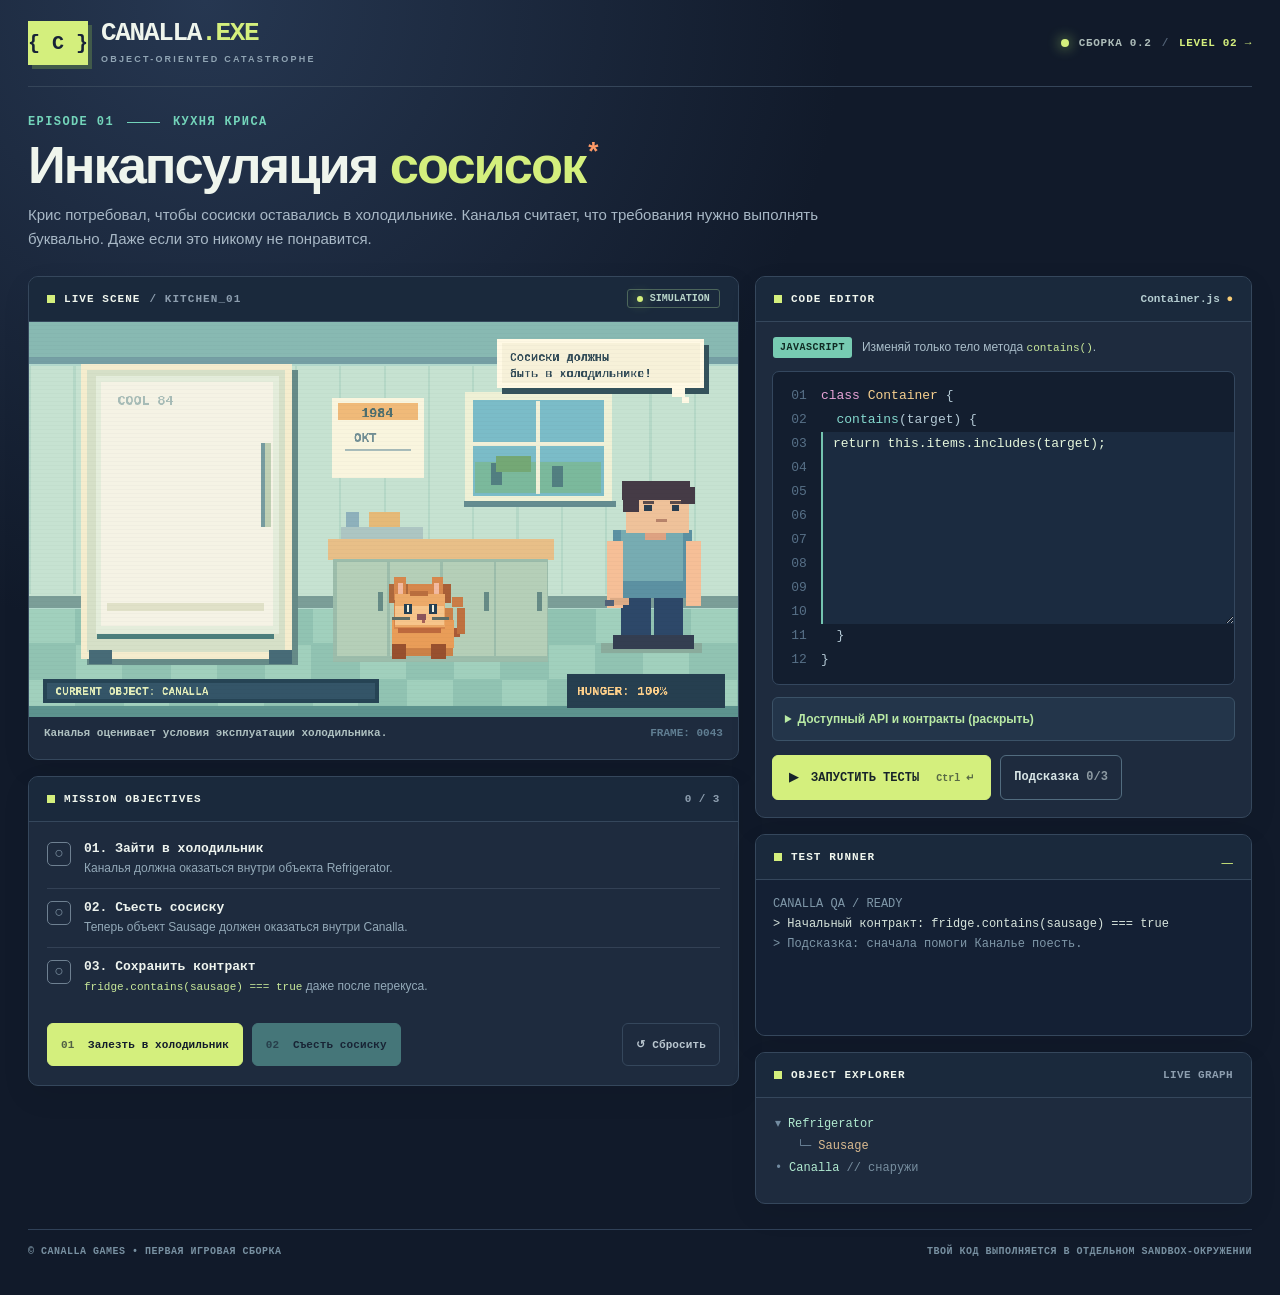
==== commit 3242bdec: "Link level 01 to Duke level 02; fold beginner API help" ====
--- a/index.html
+++ b/index.html
@@ -21,7 +21,7 @@
         <span class="brand-symbol" aria-hidden="true">{ C }</span>
         <div><div class="brand-title">CANALLA<span>.EXE</span></div><div class="brand-sub">OBJECT-ORIENTED CATASTROPHE</div></div>
       </div>
-      <div class="top-meta"><span class="build-dot" aria-hidden="true"></span> СБОРКА 0.1 <span class="meta-divider">/</span> RETRO BIT UNIVERSE</div>
+      <div class="top-meta"><span class="build-dot" aria-hidden="true"></span> СБОРКА 0.2 <span class="meta-divider">/</span> <a href="./level2.html" style="color:#d4ef7d;text-decoration:none">LEVEL 02 →</a></div>
     </header>
 
     <main>
@@ -68,7 +68,7 @@
               <div class="code-line muted"><span class="ln">11</span><span>  }</span></div>
               <div class="code-line muted"><span class="ln">12</span><span>}</span></div>
             </div>
-            <div class="api-note"><span class="api-icon">i</span><div>У каждого объекта есть массив <code>this.items</code>. Каждый вложенный объект тоже поддерживает <code>contains(target)</code>. Прямой <code>includes()</code> не видит сосиску внутри кошки.</div></div>
+            <details class="api-note" style="display:block"><summary style="cursor:pointer;color:#b9eaa5;font-weight:800">Доступный API и контракты (раскрыть)</summary><p>У каждого объекта есть массив <code>this.items</code>. Каждый вложенный объект тоже поддерживает <code>contains(target)</code>. Прямой <code>includes()</code> проверяет только непосредственные элементы.</p></details>
             <div class="editor-actions">
               <button class="run-button" id="run-btn" type="button"><span aria-hidden="true">▶</span> ЗАПУСТИТЬ ТЕСТЫ <span class="keyboard-hint">Ctrl ↵</span></button>
               <button class="hint-button" id="hint-btn" type="button">Подсказка <span id="hint-count">0/3</span></button>
@@ -103,7 +103,7 @@
       <p>Просто теперь <code>Sausage</code> находится внутри <code>Canalla</code>, а <code>Canalla</code> внутри <code>Refrigerator</code>.</p>
       <div class="quote"><span>Крис:</span> «Каналья! Где сосиски?!»<br><span>Каналья:</span> «Программист называется. Совершенно не понимает композицию объектов».</div>
       <div class="win-actions"><button id="replay-btn" class="run-button" type="button">↺ ПРОЙТИ ЕЩЁ РАЗ</button><button id="close-win-btn" class="hint-button" type="button">Посмотреть код</button></div>
-      <div class="next-note">Уровень 02: «Дюке соблюдает SLA» — в разработке</div>
+      <div class="next-note"><a href="./level2.html" style="color:#d4ef7d;font-weight:800">▶ LEVEL 02: «Дюке, охраняй!» — играть</a></div>
     </section>
   </div>
   <iframe id="sandbox-runner" srcdoc="&lt;!doctype html&gt;
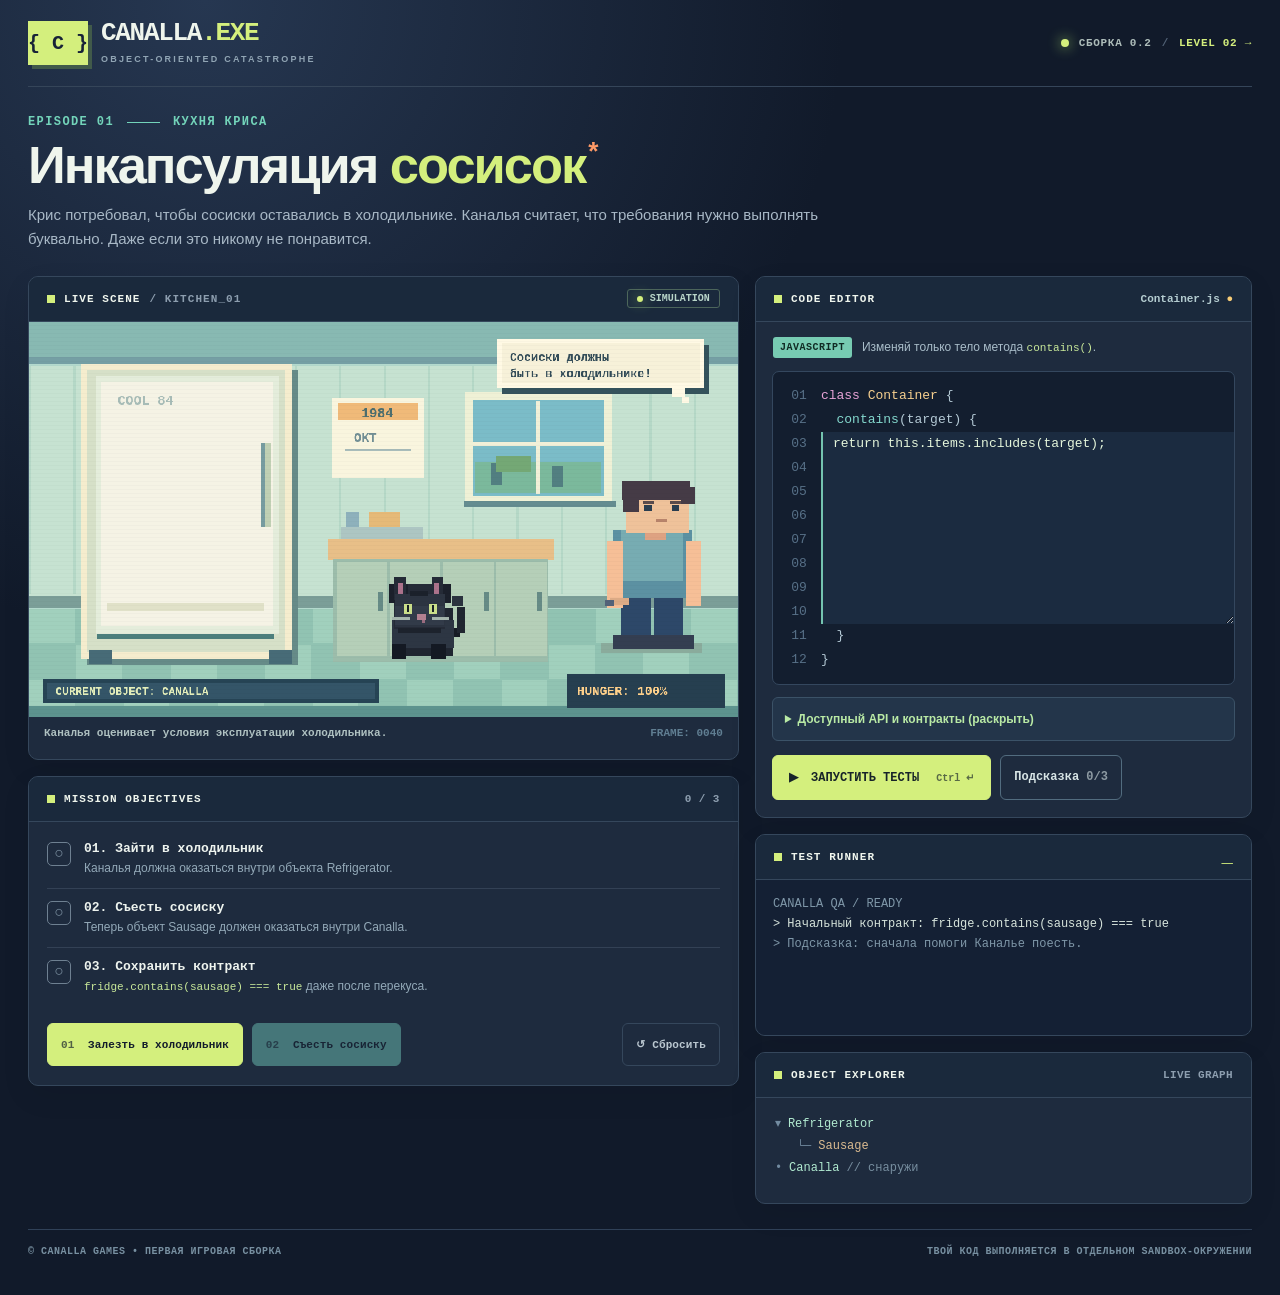
==== commit 8f092299: "Fix Canalla sprite: black cat per Retro Bit canon" ====
--- a/index.html
+++ b/index.html
@@ -388,20 +388,20 @@
     y+=bob;
     // Tail arcs as pixel staircase.
     const swing=Math.round(Math.sin(t/330)*5);
-    px(x+87,y+69,13,13,"#a95a37");px(x+96,y+46+swing,12,35,"#bf713f");px(x+90,y+31+swing,15,14,"#ca7d47");
-    px(x+15,y+42,76,66,"#cc8147");px(x+8,y+58,84,39,"#e99d58");
+    px(x+87,y+69,13,13,"#171c25");px(x+96,y+46+swing,12,35,"#202630");px(x+90,y+31+swing,15,14,"#2b333f");
+    px(x+15,y+42,76,66,"#202631");px(x+8,y+58,84,39,"#2d3643");
     // Belly is rounder after sausages.
-    if(state.fed){px(x+35,y+59,54,48,"#f0b67b");px(x+43,y+99,36,12,"#e99d58");}
-    px(x+8,y+91,19,21,"#98502e");px(x+61,y+91,21,21,"#98502e");
-    px(x+11,y+10,69,61,"#d7884d");px(x+5,y+10,25,25,"#ad693d");px(x+62,y+10,26,25,"#a96037");
-    px(x+11,y+1,16,31,"#d7884d");px(x+62,y+1,16,31,"#d7884d");
-    px(x+17,y+9,7,15,"#f3baa0");px(x+65,y+9,7,15,"#f3baa0");
-    px(x+13,y+24,67,44,"#edaa69");px(x+13,y+40,66,25,"#f7c58b");
-    px(x+25,y+37,10,13,"#244054");px(x+59,y+37,10,13,"#244054");
-    px(x+29,y+38,3,10,"#f6f3de");px(x+62,y+38,3,10,"#f6f3de");
-    px(x+43,y+51,11,7,"#8b555b");px(x+49,y+58,4,5,"#a7635a");
-    px(x+9,y+55,24,3,"#5f6d65");px(x+63,y+55,23,3,"#5f6d65");
-    px(x+16,y+69,59,7,"#bd693d");px(x+33,y+20,24,6,"#ba6e3e");
+    if(state.fed){px(x+35,y+59,54,48,"#414a59");px(x+43,y+99,36,12,"#2d3643");}
+    px(x+8,y+91,19,21,"#141923");px(x+61,y+91,21,21,"#141923");
+    px(x+11,y+10,69,61,"#252b37");px(x+5,y+10,25,25,"#1b202b");px(x+62,y+10,26,25,"#1b202b");
+    px(x+11,y+1,16,31,"#252b37");px(x+62,y+1,16,31,"#252b37");
+    px(x+17,y+9,7,15,"#ab728b");px(x+65,y+9,7,15,"#ab728b");
+    px(x+13,y+24,67,44,"#2c3441");px(x+13,y+40,66,25,"#323b49");
+    px(x+25,y+37,10,13,"#cadf8a");px(x+59,y+37,10,13,"#cadf8a");
+    px(x+29,y+38,3,10,"#172027");px(x+62,y+38,3,10,"#172027");
+    px(x+43,y+51,11,7,"#b38191");px(x+49,y+58,4,5,"#9b6c80");
+    px(x+9,y+55,24,3,"#a4b5ad");px(x+63,y+55,23,3,"#a4b5ad");
+    px(x+16,y+69,59,7,"#1d232d");px(x+33,y+20,24,6,"#1b212b");
     if(state.fed)diamond(x+72,y+9,"#ffe07b");
   }
   function drawChris(t){
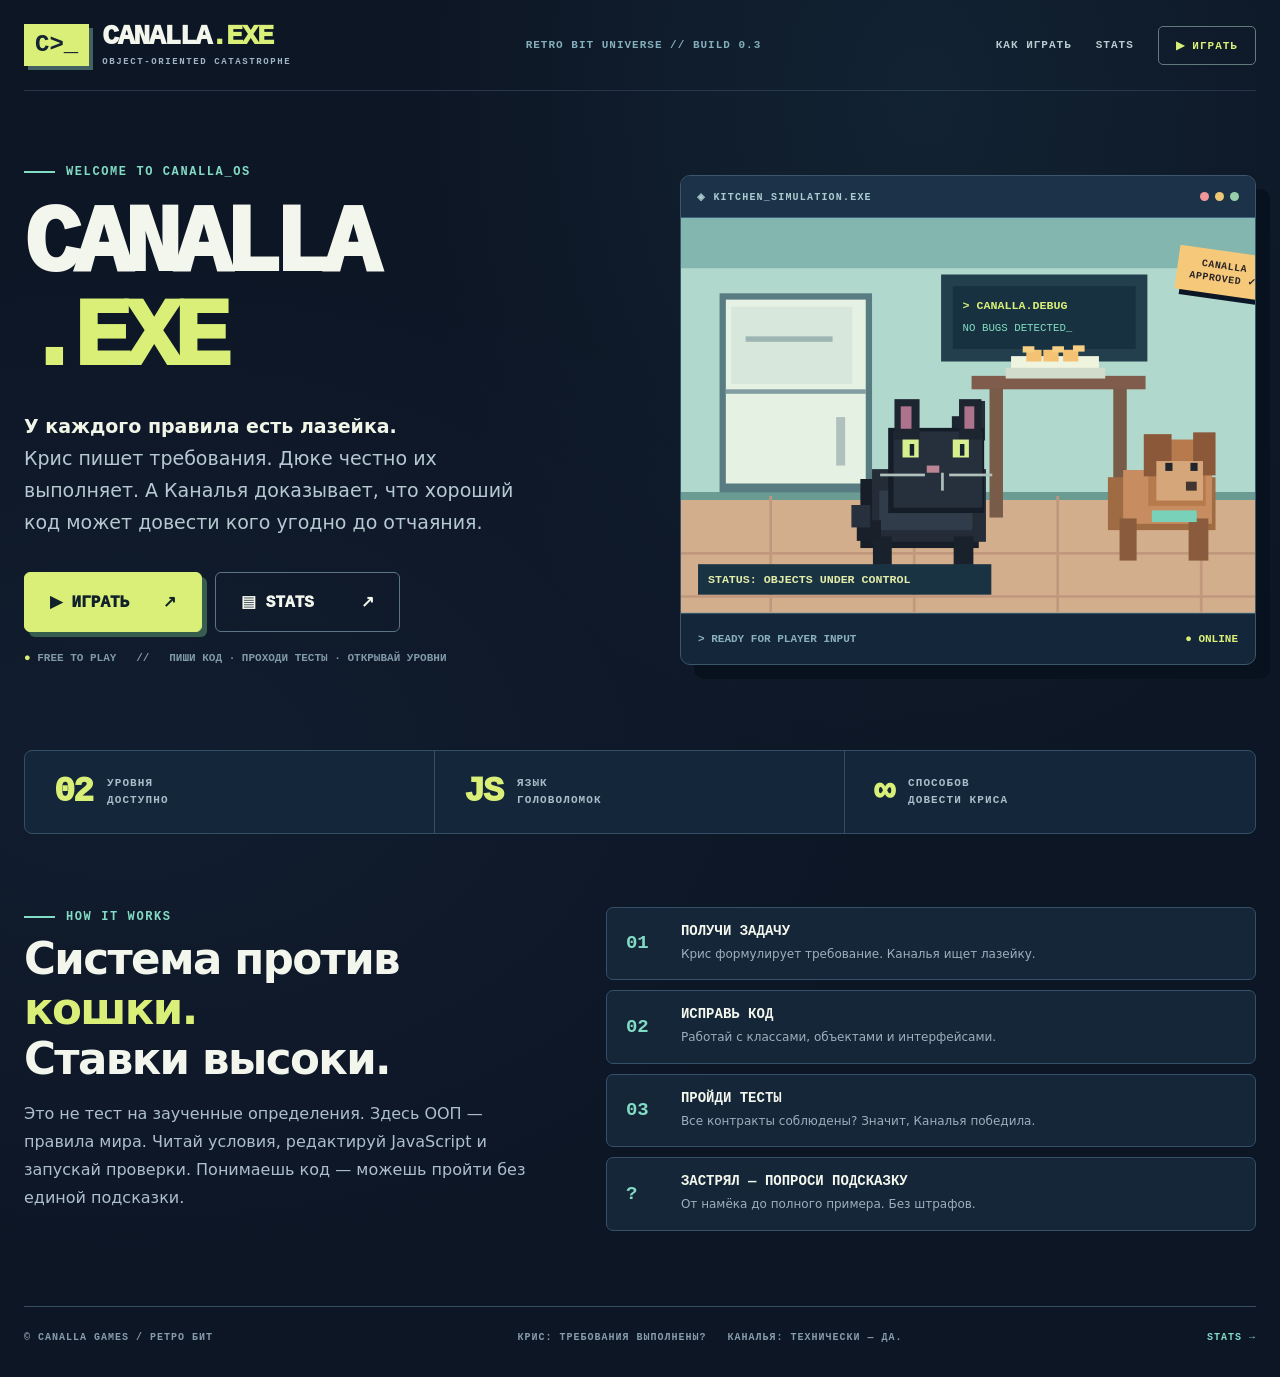
==== commit 80281983: "Create CANALLA.EXE main menu with Play, level select, and Stats" ====
--- a/index.html
+++ b/index.html
@@ -1,476 +1,158 @@
 <!doctype html>
 <html lang="ru">
 <head>
-  <meta charset="utf-8">
-  <meta name="viewport" content="width=device-width, initial-scale=1">
-  <meta name="theme-color" content="#131d2d">
-  <meta name="description" content="CANALLA.EXE — браузерная головоломка для программистов по вселенной «Ретро Бит». Уровень 01: ООП-сосиски.">
-  <title>CANALLA.EXE | 01: Инкапсуляция</title>
-  <style>
-:root{--bg:#111a2a;--bg2:#182437;--panel:#1e2b3e;--panel2:#233449;--line:#35475c;--txt:#eff5ed;--muted:#91a5b4;--green:#d4ef7d;--teal:#73d4ba;--yellow:#f7cc76;--orange:#ff9a67;--red:#ff7b8b;--dark:#121c2b;--mono:ui-monospace,SFMono-Regular,Consolas,"Liberation Mono",monospace}
-*{box-sizing:border-box}html{scroll-behavior:smooth}body{margin:0;background:radial-gradient(circle at 16% 0%,#263751 0%,transparent 38%),var(--bg);color:var(--txt);font-family:Inter,"Segoe UI",Arial,sans-serif;font-size:15px;line-height:1.5}button,textarea{font:inherit}button{cursor:pointer;-webkit-tap-highlight-color:transparent}button:disabled{opacity:.46;cursor:not-allowed}button:focus-visible,textarea:focus-visible{outline:3px solid var(--teal);outline-offset:3px}code{font-family:var(--mono);font-size:.92em;color:#c9e99a}.app-shell{max-width:1530px;margin:auto;padding:0 28px}.topbar{height:87px;display:flex;align-items:center;justify-content:space-between;border-bottom:1px solid #354559;gap:18px}.brand{display:flex;gap:13px;align-items:center}.brand-symbol{display:grid;place-items:center;background:var(--green);color:#172237;font:bold 20px var(--mono);height:44px;min-width:58px;box-shadow:4px 4px 0 #415a4a}.brand-title{font-family:var(--mono);font-size:26px;font-weight:900;letter-spacing:-1.3px;line-height:1}.brand-title span{color:var(--green)}.brand-sub{font-size:9px;letter-spacing:2.2px;color:var(--muted);font-weight:800;margin-top:7px}.top-meta{font:700 11px var(--mono);color:#aebdba;letter-spacing:.7px;white-space:nowrap;display:flex;align-items:center;gap:10px}.build-dot,.live-dot{display:inline-block;border-radius:100%;width:8px;height:8px;background:var(--green);box-shadow:0 0 13px #a5d96a}.meta-divider{color:#526377}.hero{padding:28px 0 25px}.eyebrow{display:flex;align-items:center;gap:13px;font:700 12px var(--mono);letter-spacing:1.4px;color:var(--teal)}.eyebrow-rule{height:1px;width:33px;background:var(--teal)}.hero h1{font-size:clamp(32px,4.1vw,56px);letter-spacing:-2px;line-height:1.04;margin:9px 0 10px;font-weight:900}.hero h1>span:first-child{color:var(--green)}.accent-star{font-size:.5em;color:var(--orange);vertical-align:top;margin-left:3px}.hero p{color:#a8b8c6;max-width:840px;margin:0;line-height:1.6}.play-layout{display:grid;grid-template-columns:minmax(0,1.43fr) minmax(380px,1fr);gap:16px;align-items:start}.left-stack,.right-stack{display:flex;flex-direction:column;gap:16px;min-width:0}.panel{background:var(--panel);border:1px solid var(--line);border-radius:10px;overflow:hidden;box-shadow:0 10px 30px #00000012}.panel-bar{height:45px;display:flex;align-items:center;justify-content:space-between;padding:0 18px;border-bottom:1px solid var(--line);background:#1a293c;gap:12px}.panel-title{font:800 11px var(--mono);letter-spacing:1.05px;display:flex;align-items:center;gap:9px;white-space:nowrap}.panel-square{width:8px;height:8px;background:var(--green);display:inline-block}.subtle,.small-label{color:#8d9eaf}.small-label{font:700 11px var(--mono);letter-spacing:.4px}.pill{display:inline-flex;align-items:center;gap:7px;border:1px solid #4c655b;padding:3px 9px;color:#b9d5c9;border-radius:3px;font:700 10px var(--mono)}.live-dot{height:6px;width:6px}.canvas-wrap{background:#b5d9cc;line-height:0;position:relative}.canvas-wrap:before{content:"";pointer-events:none;position:absolute;inset:0;background:repeating-linear-gradient(to bottom,transparent 0,transparent 3px,#0000000a 4px);z-index:1}canvas{display:block;width:100%;height:auto;image-rendering:pixelated}.scene-caption{padding:10px 15px;font:600 11px var(--mono);color:#afc1c1;display:flex;justify-content:space-between;gap:15px;min-height:42px}.frame-counter{color:#607e92;white-space:nowrap}.objective-list{padding:8px 18px 0}.objective{display:flex;gap:13px;border-bottom:1px solid #334155;padding:11px 0;align-items:flex-start}.objective:last-child{border-bottom:0}.objective .status-icon{display:grid;place-items:center;border:1px solid #6e8091;width:24px;height:24px;border-radius:5px;flex-shrink:0;color:#7c90a1;line-height:1;font:800 16px var(--mono);margin-top:1px}.objective.done .status-icon{background:var(--green);border-color:var(--green);color:#162433}.objective>div{display:flex;flex-direction:column;gap:3px}.objective b{font:800 13px var(--mono);color:#edf3ee}.objective.done b{color:var(--green)}.objective span:last-child{font-size:12px;color:#93a9b8}.actions{padding:17px 18px 19px;display:flex;flex-wrap:wrap;gap:9px}.action{border-radius:6px;border:1px solid var(--line);padding:12px 13px;font:800 11px var(--mono);letter-spacing:.1px;min-height:43px}.action span{opacity:.67;margin-right:7px}.action.primary{background:var(--green);color:var(--dark);border-color:var(--green)}.action.secondary{background:#74cfbf;color:var(--dark);border-color:#74cfbf}.action.ghost{color:#bac7d0;background:transparent;margin-left:auto}.action:not(:disabled):hover,.run-button:hover{filter:brightness(1.08)}.editor-intro{padding:15px 17px 13px;display:flex;align-items:center;gap:10px;color:#a9bdc9;font-size:12px}.chip{font:900 10px var(--mono);letter-spacing:.5px;color:#102b24;background:#77cbb2;padding:5px 7px;border-radius:3px;white-space:nowrap}.file-tab{font:700 11px var(--mono);color:#b4ccd0;white-space:nowrap}.file-tab span{color:var(--yellow)}.code-shell{background:#131e2f;margin:0 16px 12px;border:1px solid #34475e;border-radius:7px;padding:12px 0;overflow:auto;font:13px/24px var(--mono);min-width:0}.code-line{white-space:pre;min-height:24px;display:flex}.ln{width:48px;flex-shrink:0;padding:0 14px 0 10px;text-align:right;color:#577087;user-select:none}.code-line.muted{color:#b4c9d5}.keyword{color:#e8a3d7}.type{color:#f7d08f}.function{color:#84d9ce}.input-row{display:flex;min-height:192px}.gutter{width:48px;flex-shrink:0;display:flex;flex-direction:column;text-align:right;padding:0 14px 0 10px;color:#577087;user-select:none}.gutter span{height:24px}.input-row textarea{background:#1b2b40;border:0;border-left:2px solid #74c4b0;border-radius:0;resize:vertical;display:block;flex:1;min-width:0;min-height:192px;height:192px;color:#e5f6db;outline:0;padding:0 10px;font:13px/24px var(--mono);white-space:pre;tab-size:2}.input-row textarea:focus{background:#1d3146;outline:0}.api-note{margin:0 16px;padding:12px;display:flex;gap:11px;border:1px solid #3b5267;border-radius:6px;background:#23354a;color:#acc2cd;font-size:12px}.api-icon{background:#6fabb0;color:#112436;border-radius:100%;height:18px;width:18px;display:grid;place-items:center;flex-shrink:0;font:900 13px var(--mono)}.editor-actions{display:flex;gap:9px;margin:14px 16px 17px}.run-button{background:var(--green);border:1px solid var(--green);padding:12px 16px;border-radius:6px;color:#172329;font:900 12px var(--mono);min-height:45px}.run-button>span:first-child{margin-right:6px}.keyboard-hint{font-size:10px;opacity:.65;margin-left:10px}.hint-button{background:transparent;border:1px solid #526c7f;padding:12px 13px;border-radius:6px;color:#d7e4e5;font:700 12px var(--mono);min-height:45px}.hint-button span{opacity:.6}.hint-message{padding:12px 14px;margin:0 16px 16px;background:#334153;border-left:3px solid var(--yellow);font-size:12px;color:#f0d5a6}.hint-message[hidden]{display:none}.terminal-output{background:#142034;min-height:155px;max-height:275px;overflow-y:auto;padding:14px 17px;font:12px/1.7 var(--mono);color:#d7e4dc}.terminal-line{overflow-wrap:anywhere}.terminal-line.dim{color:#7f97a8}.terminal-line.ok{color:#b5ec9f}.terminal-line.fail{color:#ffabb1}.terminal-line.warn{color:#edcd83}.terminal-cursor{color:var(--green);font:900 19px var(--mono);animation:blink 1s steps(1) infinite}@keyframes blink{50%{opacity:0}}.tree-content{padding:15px 19px 18px;min-height:105px;font:12px/1.85 var(--mono);color:#cfdece}.tree-node{display:flex;gap:7px}.tree-node.indent-1{padding-left:22px}.tree-node.indent-2{padding-left:44px}.tree-edge{color:#728ba0}.tree-label{color:#b1ead0}.tree-value{color:#dbbb90}.tree-comment{color:#778e9f}.footer{border-top:1px solid #304158;margin:25px 0 38px;padding-top:16px;color:#7890a1;display:flex;justify-content:space-between;gap:16px;font:700 10px var(--mono);letter-spacing:.5px}.win-layer{position:fixed;z-index:30;inset:0;display:grid;place-items:center;padding:20px;background:#0c1523db;backdrop-filter:blur(5px)}.win-layer[hidden]{display:none}.win-card{background:#233749;border:2px solid var(--green);box-shadow:13px 13px 0 #101b29;width:min(520px,100%);padding:26px;color:#f2f7ef}.win-kicker{font:900 11px var(--mono);color:#c7ee89;letter-spacing:2px}.win-cat{text-align:center;font:900 45px var(--mono);color:var(--yellow);margin-top:7px}.win-card h2{font-size:clamp(24px,5vw,34px);letter-spacing:-1px;line-height:1.14;margin:8px 0}.win-card p{color:#b3c8cd}.quote{padding:14px;background:#142739;border-left:4px solid var(--yellow);font-size:13px;line-height:1.9}.quote span{color:var(--green);font-weight:900}.win-actions{display:flex;gap:10px;flex-wrap:wrap;margin-top:19px}.next-note{font:11px var(--mono);color:#8fa4b0;margin-top:18px}
-@media(max-width:1040px){.play-layout{grid-template-columns:minmax(0,1fr)}.app-shell{max-width:880px}.hero{padding:25px 0}.footer{flex-direction:column;gap:7px}}@media(max-width:560px){.app-shell{padding:0 11px}.topbar{height:75px}.brand-symbol{height:38px;min-width:46px;font-size:15px}.brand-title{font-size:21px}.brand-sub{font-size:7px;letter-spacing:1.2px}.top-meta{font-size:9px;letter-spacing:0}.top-meta .meta-divider{display:none}.top-meta{max-width:73px;white-space:normal;line-height:1.4}.hero h1{letter-spacing:-1px}.hero p{font-size:13px}.hero{padding:24px 5px 22px}.panel-bar{padding:0 11px}.panel-title{font-size:10px;gap:7px}.pill{font-size:9px}.scene-caption{font-size:10px}.frame-counter{display:none}.actions{padding:13px;gap:8px}.action{font-size:10px;padding:12px 11px}.action.ghost{margin-left:0}.objective-list{padding:6px 13px 0}.objective b{font-size:12px}.objective span:last-child{font-size:11px}.editor-intro{align-items:flex-start}.code-shell{margin:0 10px 12px;font-size:12px}.input-row textarea{font-size:12px}.ln,.gutter{width:35px;padding-right:8px}.api-note{margin:0 10px}.editor-actions{margin:12px 10px 15px;flex-wrap:wrap}.keyboard-hint{display:none}.run-button{flex:1}.terminal-output{font-size:11px}.win-card{padding:20px}.footer{font-size:9px}}
-
+<meta charset="utf-8"><meta name="viewport" content="width=device-width,initial-scale=1">
+<meta name="theme-color" content="#0c1523">
+<meta name="description" content="CANALLA.EXE — интерактивные головоломки по ООП во вселенной «Ретро Бит». Играй за Каналью, обыгрывай требования и программируй решения.">
+<title>CANALLA.EXE — Главное меню</title>
+<style>
+:root{--bg:#0d1625;--dark:#0a1321;--panel:#17283a;--panel2:#1f3245;--line:#355168;--text:#f3f6ec;--muted:#a1b5c2;--lime:#d9ef77;--mint:#82dbc4;--yellow:#f5c979;--rose:#f4a0a7;--mono:ui-monospace,SFMono-Regular,Consolas,"Liberation Mono",monospace}
+*{box-sizing:border-box}html{scroll-behavior:smooth}body{margin:0;background:radial-gradient(ellipse at 72% 7%,#1c3b4b55,transparent 39%),radial-gradient(ellipse at 10% 55%,#192a4255,transparent 48%),var(--bg);color:var(--text);font:15px/1.5 system-ui,-apple-system,"Segoe UI",Arial,sans-serif}button,a{font:inherit}button{cursor:pointer}a{color:inherit;text-decoration:none}button:focus-visible,a:focus-visible{outline:3px solid var(--mint);outline-offset:4px}::selection{background:var(--lime);color:var(--dark)}.wrap{width:min(1280px,calc(100% - 48px));margin-inline:auto}
+.top{height:91px;border-bottom:1px solid #41556980;display:flex;justify-content:space-between;gap:20px;align-items:center}.brand{display:flex;align-items:center;gap:13px;min-width:0}.brand-mark{background:var(--lime);color:#142233;padding:8px 11px;font:900 24px var(--mono);box-shadow:4px 4px 0 #426160;line-height:1.1}.brand-name{font:950 clamp(20px,2.3vw,28px)/1 var(--mono);letter-spacing:-1.3px;white-space:nowrap}.brand-name span{color:var(--lime)}.brand-tag{font:800 9px/1.2 var(--mono);letter-spacing:1.6px;color:var(--muted);margin-top:6px}.navigation{display:flex;align-items:center;gap:24px}.nav-link{color:#b9cbcf;font:800 11px var(--mono);letter-spacing:1px;transition:color .2s}.nav-link:hover{color:var(--lime)}.nav-link.play{border:1px solid #617b7b;padding:12px 17px;border-radius:5px;color:var(--lime)}.release{color:#83adba;font:800 11px var(--mono);letter-spacing:1px}
+.hero{display:grid;grid-template-columns:1.04fr .96fr;gap:32px;align-items:center;padding:74px 0 75px;position:relative}.micro{display:flex;align-items:center;gap:11px;color:var(--mint);font:800 12px var(--mono);letter-spacing:1.6px}.micro::before{content:"";width:31px;height:2px;background:currentColor}.hero-title{font:950 clamp(65px,7.4vw,108px)/.99 var(--mono);letter-spacing:-7px;margin:20px 0 23px}.hero-title .extension{display:block;color:var(--lime)}.hero-text{max-width:520px;font-size:clamp(16px,1.6vw,19px);color:#b6c9d1;line-height:1.7;margin:0}.hero-text b{color:#f1f5e7}.actions{display:flex;gap:13px;flex-wrap:wrap;margin-top:33px}.big-button{min-height:60px;border:1px solid var(--lime);border-radius:6px;background:var(--lime);padding:16px 25px;color:#10212b;font:950 16px var(--mono);display:inline-flex;align-items:center;justify-content:space-between;gap:34px;box-shadow:5px 5px 0 #375d4f;transition:transform .15s,box-shadow .15s}.big-button:hover{transform:translate(-2px,-2px);box-shadow:7px 7px 0 #375d4f}.big-button.secondary{background:transparent;border:1px solid #5c7586;color:#f2f6ed;box-shadow:none;min-width:185px}.big-button.secondary:hover{border-color:var(--mint)}.tiny-note{font:700 11px var(--mono);color:#8099a9;margin-top:20px}.tiny-note span{color:var(--lime)}.hero-board{position:relative;border:1px solid #3c566a;background:#14263a;box-shadow:14px 14px 0 #08121f;border-radius:10px;overflow:hidden;min-width:0}.window-bar{height:42px;display:flex;align-items:center;justify-content:space-between;gap:12px;padding:0 16px;border-bottom:1px solid #426079;background:#1b3248;font:800 10px var(--mono);letter-spacing:1.2px;color:#aacbd0}.window-dots{display:flex;gap:6px}.window-dots i{width:9px;height:9px;border-radius:50%;display:block;background:#f0979e}.window-dots i:nth-child(2){background:#ecc875}.window-dots i:nth-child(3){background:#96cfa9}.scene{display:block;width:100%;height:auto}.terminal-strip{height:51px;border-top:1px solid #38556a;display:flex;align-items:center;justify-content:space-between;gap:12px;padding:8px 17px;font:700 11px var(--mono);color:#89aebd}.terminal-strip strong{font-weight:900;color:var(--lime)}.floating-sticker{position:absolute;top:75px;right:-15px;background:var(--yellow);color:#2c2526;box-shadow:5px 5px #0b1626;transform:rotate(8deg);padding:9px 13px;font:900 10px/1.3 var(--mono);text-align:center;letter-spacing:.5px}.stats-line{border:1px solid #334f65;background:#14263a;display:grid;grid-template-columns:repeat(3,1fr);border-radius:8px;overflow:hidden}.statbox{padding:21px 29px;display:flex;align-items:center;gap:15px;border-right:1px solid #334f65}.statbox:last-child{border-right:0}.statbox .number{font:950 35px var(--mono);color:var(--lime);letter-spacing:-2px}.statbox p{font:800 11px/1.55 var(--mono);letter-spacing:1.1px;margin:0;color:#a8bec8}.guide{padding:73px 0 75px;display:grid;grid-template-columns:.9fr 1.1fr;gap:50px;align-items:center}.guide h2,.levels h2{font-size:clamp(29px,3.4vw,45px);line-height:1.15;letter-spacing:-1.6px;margin:10px 0 15px}.guide h2 span{color:var(--lime)}.guide p{color:#aebfcc;font-size:16px;line-height:1.75;max-width:530px}.guide-rows{display:grid;gap:10px}.guide-row{border:1px solid #355169;border-radius:7px;background:#142638;display:flex;align-items:center;gap:16px;padding:15px 19px}.guide-row .step{font:900 19px var(--mono);color:var(--mint);width:39px}.guide-row b{display:block;font:850 14px var(--mono);margin-bottom:3px}.guide-row small{font-size:12px;color:#9dafbe}.levels{border-top:1px solid #3a5264;padding:69px 0 77px;scroll-margin-top:24px}.levels[hidden]{display:none}.level-top{display:flex;align-items:end;justify-content:space-between;gap:16px;margin-bottom:24px}.level-top h2{margin-bottom:0}.level-count{font:800 11px var(--mono);letter-spacing:1px;color:var(--mint);padding-bottom:7px}.cards{display:grid;grid-template-columns:repeat(3,minmax(0,1fr));gap:16px}.level-card{border:1px solid #38546a;border-radius:9px;background:#172a3d;min-height:357px;display:flex;flex-direction:column;position:relative;overflow:hidden;transition:border-color .15s,transform .15s}.level-card:hover{border-color:#779898;transform:translateY(-3px)}.level-card.locked{background:#142233;opacity:.82}.level-art{min-height:111px;display:flex;justify-content:space-between;align-items:center;padding:18px 24px;border-bottom:1px solid #365368;background:linear-gradient(125deg,#22424a,#233249)}.level-art.duke{background:linear-gradient(125deg,#31444f,#404034)}.level-art.box{background:linear-gradient(125deg,#283542,#343247)}.level-no{font:950 45px var(--mono);color:#e3f29b;letter-spacing:-3px}.level-glyph{font:900 45px var(--mono);color:#8ccec0;letter-spacing:-3px}.level-body{padding:21px 23px 23px;display:flex;flex-direction:column;flex:1}.topic{font:850 10px/1.5 var(--mono);color:var(--mint);letter-spacing:1.1px;margin:0 0 12px}.level-title{font-size:22px;line-height:1.22;letter-spacing:-.5px;margin:0 0 10px;font-weight:900}.level-description{color:#acbfcc;font-size:13px;line-height:1.65;margin:0 0 21px;flex:1}.level-bottom{display:flex;align-items:center;justify-content:space-between;gap:8px;padding-top:12px;border-top:1px solid #385067}.test-count{font:750 10px var(--mono);color:#8aa7b4}.level-go{font:950 12px var(--mono);color:var(--lime)}.locked .level-go{color:#a6b3c2}.level-card-link{position:absolute;inset:0;z-index:2}.level-card-link:focus-visible{outline:3px solid var(--lime);outline-offset:-4px}.level-card:has(.level-card-link:focus-visible){border-color:var(--lime)}.new-level-note{color:#879dac;font:700 11px/1.7 var(--mono);margin:23px 0 0}.menu-footer{border-top:1px solid #374f63;padding:25px 0 34px;display:flex;justify-content:space-between;gap:15px;flex-wrap:wrap;color:#859cab;font:750 10px var(--mono);letter-spacing:1px}.menu-footer a{color:var(--mint)}.cat-eye{animation:blink 7s steps(1) infinite}@keyframes blink{0%,94%,98%,100%{opacity:1}95%,97%{opacity:0}}@media(prefers-reduced-motion:reduce){html{scroll-behavior:auto}.cat-eye{animation:none}a,button,.level-card{transition:none}}@media(max-width:1020px){.hero{grid-template-columns:1fr 1fr;gap:20px}.hero-title{letter-spacing:-4px;font-size:clamp(55px,7.5vw,80px)}.cards{grid-template-columns:repeat(2,minmax(0,1fr))}.guide{gap:25px}.release{display:none}}@media(max-width:720px){.wrap{width:min(600px,calc(100% - 28px))}.top{height:76px}.brand-name{font-size:20px}.brand-tag{font-size:8px;letter-spacing:.8px}.brand-mark{font-size:18px;padding:8px}.navigation{gap:8px}.navigation .nav-link:not(.play){display:none}.nav-link.play{padding:9px 12px;font-size:10px}.hero{grid-template-columns:1fr;padding:45px 0 35px;gap:35px}.hero-title{font-size:clamp(59px,13vw,86px);letter-spacing:-4px}.hero-board{box-shadow:8px 8px #08121f}.floating-sticker{top:64px;right:-3px}.stats-line{grid-template-columns:1fr}.statbox{border-right:0;border-bottom:1px solid #334f65;padding:12px 21px}.statbox:last-child{border-bottom:0}.statbox .number{font-size:30px;width:85px}.guide{grid-template-columns:1fr;padding:50px 0}.cards{grid-template-columns:1fr}.level-card{min-height:310px}.level-top{align-items:start;flex-direction:column}.levels{padding:50px 0}.actions{gap:11px}.big-button{min-height:56px;padding:13px 19px;gap:23px}.tiny-note{line-height:1.6}}
 </style>
-  
 </head>
 <body>
-  <div class="app-shell">
-    <header class="topbar">
-      <div class="brand">
-        <span class="brand-symbol" aria-hidden="true">{ C }</span>
-        <div><div class="brand-title">CANALLA<span>.EXE</span></div><div class="brand-sub">OBJECT-ORIENTED CATASTROPHE</div></div>
-      </div>
-      <div class="top-meta"><span class="build-dot" aria-hidden="true"></span> СБОРКА 0.2 <span class="meta-divider">/</span> <a href="./level2.html" style="color:#d4ef7d;text-decoration:none">LEVEL 02 →</a></div>
-    </header>
-
-    <main>
-      <section class="hero" aria-label="Вводная информация">
-        <div class="eyebrow"><span>EPISODE 01</span><span class="eyebrow-rule"></span><span>КУХНЯ КРИСА</span></div>
-        <h1>Инкапсуляция <span>сосисок</span><span class="accent-star">*</span></h1>
-        <p>Крис потребовал, чтобы сосиски оставались в холодильнике. Каналья считает, что требования нужно выполнять буквально. Даже если это никому не понравится.</p>
-      </section>
-
-      <div class="play-layout">
-        <div class="left-stack">
-          <section class="panel scene-panel" aria-labelledby="scene-title">
-            <div class="panel-bar">
-              <div class="panel-title" id="scene-title"><span class="panel-square"></span> LIVE SCENE <span class="subtle">/ KITCHEN_01</span></div>
-              <span class="pill"><span class="live-dot"></span> SIMULATION</span>
-            </div>
-            <div class="canvas-wrap"><canvas id="scene" width="960" height="535" role="img" aria-label="Пиксельная сцена кухни. Слева холодильник с сосисками, Каналья и Крис. Управляйте событиями кнопками под сценой."></canvas></div>
-            <div class="scene-caption"><span id="scene-status">Каналья оценивает условия эксплуатации холодильника.</span><span class="frame-counter">FRAME: <span id="frame-number">0001</span></span></div>
-          </section>
-
-          <section class="panel objectives" aria-labelledby="goal-title">
-            <div class="panel-bar"><div class="panel-title" id="goal-title"><span class="panel-square"></span> MISSION OBJECTIVES</div><span class="small-label">0 / 3</span></div>
-            <div class="objective-list">
-              <div class="objective" id="objective-enter"><span class="status-icon" aria-hidden="true">○</span><div><b>01. Зайти в холодильник</b><span>Каналья должна оказаться внутри объекта Refrigerator.</span></div></div>
-              <div class="objective" id="objective-eat"><span class="status-icon" aria-hidden="true">○</span><div><b>02. Съесть сосиску</b><span>Теперь объект Sausage должен оказаться внутри Canalla.</span></div></div>
-              <div class="objective" id="objective-code"><span class="status-icon" aria-hidden="true">○</span><div><b>03. Сохранить контракт</b><span><code>fridge.contains(sausage) === true</code> даже после перекуса.</span></div></div>
-            </div>
-            <div class="actions">
-              <button class="action primary" id="enter-btn" type="button"><span>01</span> Залезть в холодильник</button>
-              <button class="action secondary" id="eat-btn" type="button" disabled><span>02</span> Съесть сосиску</button>
-              <button class="action ghost" id="restart-btn" type="button" aria-label="Начать уровень заново">↺ Сбросить</button>
-            </div>
-          </section>
-        </div>
-
-        <div class="right-stack">
-          <section class="panel editor-panel" aria-labelledby="editor-title">
-            <div class="panel-bar"><div class="panel-title" id="editor-title"><span class="panel-square"></span> CODE EDITOR</div><div class="file-tab">Container.js <span>●</span></div></div>
-            <div class="editor-intro"><span class="chip">JAVASCRIPT</span><span>Изменяй только тело метода <code>contains()</code>.</span></div>
-            <div class="code-shell" aria-label="Редактор JavaScript">
-              <div class="code-line muted"><span class="ln">01</span><span><span class="keyword">class</span> <span class="type">Container</span> {</span></div>
-              <div class="code-line muted"><span class="ln">02</span><span>  <span class="function">contains</span>(target) {</span></div>
-              <div class="input-row"><div class="gutter" aria-hidden="true"><span>03</span><span>04</span><span>05</span><span>06</span><span>07</span><span>08</span><span>09</span><span>10</span></div><textarea id="code-input" spellcheck="false" autocorrect="off" autocapitalize="off" autocomplete="off" aria-label="Тело метода contains">return this.items.includes(target);</textarea></div>
-              <div class="code-line muted"><span class="ln">11</span><span>  }</span></div>
-              <div class="code-line muted"><span class="ln">12</span><span>}</span></div>
-            </div>
-            <details class="api-note" style="display:block"><summary style="cursor:pointer;color:#b9eaa5;font-weight:800">Доступный API и контракты (раскрыть)</summary><p>У каждого объекта есть массив <code>this.items</code>. Каждый вложенный объект тоже поддерживает <code>contains(target)</code>. Прямой <code>includes()</code> проверяет только непосредственные элементы.</p></details>
-            <div class="editor-actions">
-              <button class="run-button" id="run-btn" type="button"><span aria-hidden="true">▶</span> ЗАПУСТИТЬ ТЕСТЫ <span class="keyboard-hint">Ctrl ↵</span></button>
-              <button class="hint-button" id="hint-btn" type="button">Подсказка <span id="hint-count">0/3</span></button>
-            </div>
-            <div id="hint" class="hint-message" hidden role="status"></div>
-          </section>
-
-          <section class="panel terminal-panel" aria-labelledby="terminal-title">
-            <div class="panel-bar"><div class="panel-title" id="terminal-title"><span class="panel-square"></span> TEST RUNNER</div><span class="terminal-cursor">_</span></div>
-            <div class="terminal-output" id="terminal-output" role="log" aria-live="polite" aria-atomic="false">
-              <div class="terminal-line dim">CANALLA QA / READY</div>
-              <div class="terminal-line">&gt; Жду, когда человек наконец запустит тесты.</div>
-              <div class="terminal-line dim">&gt; P.S. Каналья не признаёт багов. Только особенности реализации.</div>
-            </div>
-          </section>
-
-          <section class="panel tree-panel" aria-labelledby="tree-title">
-            <div class="panel-bar"><div class="panel-title" id="tree-title"><span class="panel-square"></span> OBJECT EXPLORER</div><span class="small-label">LIVE GRAPH</span></div>
-            <div class="tree-content" id="object-tree" aria-live="polite"></div>
-          </section>
-        </div>
-      </div>
-      <footer class="footer"><span>© CANALLA GAMES • ПЕРВАЯ ИГРОВАЯ СБОРКА</span><span>ТВОЙ КОД ВЫПОЛНЯЕТСЯ В ОТДЕЛЬНОМ SANDBOX-ОКРУЖЕНИИ</span></footer>
-    </main>
+<div class="wrap">
+<header class="top">
+  <a href="./index.html" class="brand" aria-label="CANALLA.EXE — главное меню"><div class="brand-mark">C&gt;_</div><div><div class="brand-name">CANALLA<span>.EXE</span></div><div class="brand-tag">OBJECT-ORIENTED CATASTROPHE</div></div></a>
+  <div class="release">RETRO BIT UNIVERSE // BUILD 0.3</div>
+  <nav class="navigation" aria-label="Главная навигация"><a class="nav-link" href="#how">КАК ИГРАТЬ</a><a class="nav-link" href="./stats.html">STATS</a><a class="nav-link play" href="#levels" id="header-play">▶ ИГРАТЬ</a></nav>
+</header>
+<main>
+<section class="hero" aria-labelledby="hero-title">
+  <div>
+    <div class="micro">WELCOME TO CANALLA_OS</div>
+    <h1 class="hero-title" id="hero-title">CANALLA<span class="extension">.EXE</span></h1>
+    <p class="hero-text"><b>У каждого правила есть лазейка.</b><br>Крис пишет требования. Дюке честно их выполняет. А Каналья доказывает, что хороший код может довести кого угодно до отчаяния.</p>
+    <div class="actions">
+      <button id="play-button" class="big-button" type="button" aria-controls="levels" aria-expanded="false">▶ ИГРАТЬ <span aria-hidden="true">↗</span></button>
+      <a class="big-button secondary" href="./stats.html">▤ STATS <span aria-hidden="true">↗</span></a>
+    </div>
+    <p class="tiny-note"><span>●</span> FREE TO PLAY &nbsp; // &nbsp; ПИШИ КОД · ПРОХОДИ ТЕСТЫ · ОТКРЫВАЙ УРОВНИ</p>
   </div>
-
-  <div id="win-layer" class="win-layer" hidden>
-    <section class="win-card" role="dialog" aria-modal="true" aria-labelledby="win-title">
-      <div class="win-kicker">TEST SUITE: ALL GREEN</div>
-      <div class="win-cat" aria-hidden="true">=^.^=</div>
-      <h2 id="win-title">Технически всё в холодильнике.</h2>
-      <p>Просто теперь <code>Sausage</code> находится внутри <code>Canalla</code>, а <code>Canalla</code> внутри <code>Refrigerator</code>.</p>
-      <div class="quote"><span>Крис:</span> «Каналья! Где сосиски?!»<br><span>Каналья:</span> «Программист называется. Совершенно не понимает композицию объектов».</div>
-      <div class="win-actions"><button id="replay-btn" class="run-button" type="button">↺ ПРОЙТИ ЕЩЁ РАЗ</button><button id="close-win-btn" class="hint-button" type="button">Посмотреть код</button></div>
-      <div class="next-note"><a href="./level2.html" style="color:#d4ef7d;font-weight:800">▶ LEVEL 02: «Дюке, охраняй!» — играть</a></div>
-    </section>
+  <div class="hero-board">
+    <div class="window-bar"><span>◈ KITCHEN_SIMULATION.EXE</span><span class="window-dots"><i></i><i></i><i></i></span></div>
+    <svg class="scene" xmlns="http://www.w3.org/2000/svg" viewBox="0 0 640 440" role="img" aria-label="Пиксельная чёрная кошка Каналья возле холодильника, а рядом пёс Дюке">
+      <rect width="640" height="440" fill="#b1d8cc"/>
+      <rect width="640" height="56" fill="#83b6ae"/>
+      <rect y="310" width="640" height="130" fill="#d3ae8c"/>
+      <path d="M0 310H640" stroke="#6b9c94" stroke-width="9"/>
+      <path d="M0 374H640M0 422H640M100 310V440M260 310V440M420 310V440M580 310V440" stroke="#c1987d" stroke-width="3"/>
+      <rect x="43" y="84" width="170" height="222" fill="#597c83"/><rect x="50" y="91" width="156" height="205" fill="#e5f1e2"/><rect x="50" y="191" width="156" height="5" fill="#829da1"/><rect x="173" y="110" width="10" height="64" fill="#b0c0bd"/><rect x="173" y="222" width="10" height="54" fill="#b0c0bd"/>
+      <rect x="56" y="99" width="135" height="86" fill="#d7e7dc"/>
+      <rect x="72" y="132" width="97" height="6" fill="#9cb4b2"/>
+      <rect x="290" y="63" width="230" height="97" fill="#233e4d"/><rect x="303" y="76" width="204" height="70" fill="#173141"/>
+      <text x="314" y="102" fill="#d9ef77" font-family="monospace" font-size="13" font-weight="bold">&gt; CANALLA.DEBUG</text>
+      <text x="314" y="126" fill="#83ddc0" font-family="monospace" font-size="12">NO BUGS DETECTED_</text>
+      <rect x="324" y="176" width="194" height="15" fill="#805c4c"/><rect x="344" y="190" width="15" height="144" fill="#795b49"/><rect x="482" y="190" width="15" height="144" fill="#795b49"/>
+      <rect x="368" y="154" width="98" height="17" fill="#eff4df"/><rect x="362" y="167" width="111" height="12" fill="#d1dccc"/>
+      <rect x="385" y="147" width="17" height="13" fill="#f4c272"/><rect x="404" y="147" width="17" height="13" fill="#f4c272"/><rect x="426" y="147" width="17" height="13" fill="#f4c272"/>
+      <rect x="381" y="143" width="13" height="7" fill="#f6cf85"/><rect x="414" y="143" width="13" height="7" fill="#f6cf85"/><rect x="437" y="142" width="13" height="7" fill="#f6cf85"/>
+      <g transform="translate(190 192)">
+        <rect x="10" y="99" width="132" height="77" fill="#171e28"/>
+        <rect x="23" y="88" width="127" height="81" fill="#242c38"/>
+        <rect x="31" y="112" width="104" height="44" fill="#303c49"/>
+        <rect x="24" y="163" width="21" height="47" fill="#19222c"/><rect x="114" y="163" width="22" height="47" fill="#19222c"/>
+        <rect x="6" y="145" width="27" height="23" fill="#1a202a"/><rect x="0" y="128" width="21" height="25" fill="#27313d"/>
+        <rect x="112" y="29" width="28" height="72" fill="#1b2430"/><rect x="128" y="12" width="21" height="44" fill="#242e3b"/>
+        <rect x="41" y="42" width="107" height="95" fill="#151e28"/>
+        <rect x="47" y="46" width="99" height="85" fill="#25303c"/>
+        <rect x="48" y="10" width="28" height="45" fill="#1c2530"/>
+        <rect x="120" y="10" width="25" height="45" fill="#1c2530"/>
+        <rect x="55" y="18" width="12" height="25" fill="#ad728c"/>
+        <rect x="126" y="18" width="11" height="25" fill="#ad728c"/>
+        <rect x="57" y="55" width="18" height="20" fill="#d8ef90" class="cat-eye"/><rect x="113" y="55" width="18" height="20" fill="#d8ef90" class="cat-eye"/>
+        <rect x="65" y="60" width="5" height="13" fill="#14232c"/><rect x="121" y="60" width="5" height="13" fill="#14232c"/>
+        <rect x="84" y="84" width="14" height="8" fill="#bb8595"/>
+        <rect x="32" y="93" width="50" height="3" fill="#b0c1bc"/><rect x="109" y="93" width="48" height="3" fill="#b0c1bc"/>
+        <rect x="100" y="92" width="3" height="20" fill="#aebebb"/>
+      </g>
+      <g transform="translate(476 215)">
+        <rect x="0" y="74" width="120" height="59" fill="#9e6b43"/>
+        <rect x="17" y="66" width="99" height="60" fill="#c78c5f"/>
+        <rect x="13" y="120" width="19" height="47" fill="#8a5c3d"/><rect x="90" y="120" width="22" height="47" fill="#8a5c3d"/>
+        <rect x="45" y="32" width="64" height="74" fill="#b77a4c"/>
+        <rect x="40" y="26" width="31" height="47" fill="#8b583a"/><rect x="95" y="24" width="25" height="48" fill="#8b583a"/>
+        <rect x="54" y="56" width="52" height="44" fill="#d6a67b"/>
+        <rect x="64" y="58" width="8" height="9" fill="#20252e"/><rect x="92" y="58" width="8" height="9" fill="#20252e"/>
+        <rect x="87" y="79" width="12" height="10" fill="#42352f"/>
+        <rect x="49" y="111" width="50" height="13" fill="#79d1b9"/>
+      </g>
+      <rect x="19" y="386" width="327" height="34" fill="#1a3343"/><text x="30" y="407" fill="#e2ecaa" font-family="monospace" font-size="13" font-weight="bold">STATUS: OBJECTS UNDER CONTROL</text>
+    </svg>
+    <div class="terminal-strip"><span>&gt; READY FOR PLAYER INPUT</span><strong>● ONLINE</strong></div>
+    <div class="floating-sticker">CANALLA<br>APPROVED ✓</div>
   </div>
-  <iframe id="sandbox-runner" srcdoc="&lt;!doctype html&gt;
-&lt;html lang=&quot;ru&quot;&gt;
-&lt;head&gt;
-&lt;meta charset=&quot;utf-8&quot;&gt;
-&lt;meta http-equiv=&quot;Content-Security-Policy&quot; content=&quot;default-src &#x27;none&#x27;; script-src &#x27;unsafe-inline&#x27; &#x27;unsafe-eval&#x27; blob:; worker-src blob:; connect-src &#x27;none&#x27;; img-src &#x27;none&#x27;; style-src &#x27;none&#x27;; form-action &#x27;none&#x27;; base-uri &#x27;none&#x27;&quot;&gt;
-&lt;title&gt;CANALLA isolated runner&lt;/title&gt;
-&lt;/head&gt;
-&lt;body&gt;
-&lt;script id=&quot;worker-source&quot; type=&quot;text/plain&quot;&gt;
-&quot;use strict&quot;;
-self.onmessage = (ev) =&gt; {
-  const {id, code, inside, fed} = ev.data;
-  const tests = [];
-  function check(label, condition) {
-    let ok = false;
-    try { ok = Boolean(condition()); } catch(e) { ok = false; }
-    tests.push({label, ok});
+</section>
+<section class="stats-line" aria-label="Информация об игре">
+  <div class="statbox"><span class="number" id="available-count">02</span><p>УРОВНЯ<br>ДОСТУПНО</p></div>
+  <div class="statbox"><span class="number">JS</span><p>ЯЗЫК<br>ГОЛОВОЛОМОК</p></div>
+  <div class="statbox"><span class="number">∞</span><p>СПОСОБОВ<br>ДОВЕСТИ КРИСА</p></div>
+</section>
+<section id="levels" class="levels" hidden aria-labelledby="levels-heading">
+  <div class="level-top"><div><div class="micro">SELECT YOUR CHAOS</div><h2 id="levels-heading" tabindex="-1">Выбор <span style="color:var(--lime)">уровня</span></h2></div><span class="level-count" id="level-count">02 LEVELS UNLOCKED</span></div>
+  <div id="cards" class="cards"></div>
+  <p class="new-level-note">Новые задания будут появляться здесь по мере выхода. Все опубликованные уровни доступны без регистрации.</p>
+</section>
+<section class="guide" id="how">
+  <div><div class="micro">HOW IT WORKS</div><h2>Система против <span>кошки.</span><br>Ставки высоки.</h2><p>Это не тест на заученные определения. Здесь ООП — правила мира. Читай условия, редактируй JavaScript и запускай проверки. Понимаешь код — можешь пройти без единой подсказки.</p></div>
+  <div class="guide-rows">
+    <div class="guide-row"><span class="step">01</span><div><b>ПОЛУЧИ ЗАДАЧУ</b><small>Крис формулирует требование. Каналья ищет лазейку.</small></div></div>
+    <div class="guide-row"><span class="step">02</span><div><b>ИСПРАВЬ КОД</b><small>Работай с классами, объектами и интерфейсами.</small></div></div>
+    <div class="guide-row"><span class="step">03</span><div><b>ПРОЙДИ ТЕСТЫ</b><small>Все контракты соблюдены? Значит, Каналья победила.</small></div></div>
+    <div class="guide-row"><span class="step">?</span><div><b>ЗАСТРЯЛ — ПОПРОСИ ПОДСКАЗКУ</b><small>От намёка до полного примера. Без штрафов.</small></div></div>
+  </div>
+</section>
+</main>
+<footer class="menu-footer"><span>© CANALLA GAMES / РЕТРО БИТ</span><span>КРИС: ТРЕБОВАНИЯ ВЫПОЛНЕНЫ? &nbsp; КАНАЛЬЯ: ТЕХНИЧЕСКИ — ДА.</span><a href="./stats.html">STATS →</a></footer>
+</div>
+<script>
+(()=>{
+'use strict';
+const defaults=[
+{id:'01',title:'Инкапсуляция сосисок',short:'Сосиски внутри Канальи. Каналья внутри холодильника. Контракт Криса по-прежнему должен работать.',topic:'КОМПОЗИЦИЯ / РЕКУРСИЯ',tests:6,status:'playable',href:'./level1.html',icon:'fridge'},
+{id:'02',title:'Дюке, охраняй!',short:'Дюке охраняет печенье-уточки. Каналье нужно выполнить команду по-своему, не нарушив контракт.',topic:'НАСЛЕДОВАНИЕ / ПОЛИМОРФИЗМ',tests:10,status:'playable',href:'./level2.html',icon:'shield'},
+{id:'03',title:'Коробка за миллион',short:'Крис купил компьютер. Каналье нужна коробка. Приватные поля станут проблемой.',topic:'ИНКАПСУЛЯЦИЯ / PRIVATE FIELDS',tests:null,status:'coming_soon',href:null,icon:'box'}
+];
+const selector=document.getElementById('levels'),cards=document.getElementById('cards'),button=document.getElementById('play-button');
+const glyphs={fridge:'[▣]',shield:'{D}',box:'[?]'};
+let available=defaults;
+function el(tag,cls,text){const node=document.createElement(tag);if(cls)node.className=cls;if(text!==undefined)node.textContent=text;return node;}
+function render(data){
+ if(!Array.isArray(data)||!data.length)return;
+ available=data.filter(v=>v&&typeof v==='object'&&typeof v.title==='string'&&typeof v.id==='string').slice(0,24);
+ if(!available.length){available=defaults;}
+ cards.replaceChildren();
+ available.forEach(level=>{
+  const locked=level.status!=='playable'||typeof level.href!=='string';
+  const card=el('article','level-card'+(locked?' locked':''));
+  const art=el('div','level-art '+(level.icon==='shield'?'duke':level.icon==='box'?'box':''));
+  art.append(el('span','level-no',level.id),el('span','level-glyph',glyphs[level.icon]||'{ }'));
+  const body=el('div','level-body');
+  body.append(el('p','topic',level.topic||'OBJECT-ORIENTED PUZZLE'),el('h3','level-title',level.title),el('p','level-description',level.short||'Новая история Канальи.'));
+  const bottom=el('div','level-bottom');
+  bottom.append(el('span','test-count',typeof level.tests==='number'?level.tests+' TESTS':'В РАЗРАБОТКЕ'),el('span','level-go',locked?'СКОРО · 🔒':'ИГРАТЬ ↗'));
+  body.append(bottom);card.append(art,body);
+  if(!locked&&/^\.\/[a-z0-9_-]+\.html$/i.test(level.href)){
+   const link=el('a','level-card-link');link.href=level.href;link.setAttribute('aria-label','Играть: '+level.title);card.append(link);
   }
-  try {
-    // Class definition is compiled inside a disposable Worker, never the game window.
-    const makeNode = new Function(`
-      return class Container {
-        constructor(name) { this.name = name; this.items = []; }
-        add(child) { this.items.push(child); return this; }
-        contains(target) {
-          ${code}
-        }
-      };
-    `);
-    const Node = makeNode();
-    // The first test reflects actual player actions (the physical puzzle).
-    const fridge = new Node(&quot;Refrigerator&quot;);
-    const cat = new Node(&quot;Canalla&quot;);
-    const sausage = new Node(&quot;Sausage&quot;);
-    if (inside) fridge.add(cat);
-    if (fed) cat.add(sausage);
-    else fridge.add(sausage);
-    check(&quot;Каналья находится внутри холодильника&quot;, () =&gt; inside === true);
-    check(&quot;Каналья съела сосиску&quot;, () =&gt; fed === true);
-    check(&quot;Контракт: fridge.contains(sausage) === true&quot;, () =&gt; fridge.contains(sausage) === true);
-    const box = new Node(&quot;Box&quot;), cookie = new Node(&quot;Cookie&quot;); box.add(cookie);
-    check(&quot;Прямое вложение работает&quot;, () =&gt; box.contains(cookie) === true);
-    const extra = new Node(&quot;Bag&quot;), deep = new Node(&quot;Toy&quot;), room = new Node(&quot;Room&quot;);room.add(box);box.add(extra);extra.add(deep);
-    check(&quot;Глубокая композиция (3+ уровня) работает&quot;, () =&gt; room.contains(deep) === true);
-    const other = new Node(&quot;Sausage&quot;);
-    check(&quot;Неизвестный объект не считается вложенным&quot;, () =&gt; fridge.contains(other) === false &amp;&amp; new Node(&quot;Empty&quot;).contains(other) === false);
-    self.postMessage({kind:&quot;canalla-worker-result&quot;,id,tests});
-  } catch (e) {
-    self.postMessage({kind:&quot;canalla-worker-result&quot;,id,tests:[],error:(e &amp;&amp; e.message ? e.message : String(e)).slice(0,200)});
-  }
-};
-&lt;/script&gt;
-&lt;script&gt;
-&quot;use strict&quot;;
-const scriptText = document.getElementById(&quot;worker-source&quot;).textContent;
-let currentWorker=null;
-window.parent.postMessage({kind:&quot;canalla-ready&quot;},&quot;*&quot;);
-window.addEventListener(&quot;message&quot;, (ev) =&gt; {
-  // The parent controls the requested code. The parent window is the only accepted sender.
-  if(ev.source !== window.parent || !ev.data || ev.data.kind !== &quot;canalla-run&quot;) return;
-  const {id, code, inside, fed} = ev.data;
-  if(typeof code !== &quot;string&quot; || code.length &gt; 10000 || typeof id !== &quot;string&quot;) {
-    window.parent.postMessage({kind:&quot;canalla-result&quot;,id,error:&quot;Слишком длинный код (максимум 10 000 символов).&quot;,tests:[]},&quot;*&quot;);return;
-  }
-  if(currentWorker) currentWorker.terminate();
-  try {
-    const url = URL.createObjectURL(new Blob([scriptText], {type:&quot;text/javascript&quot;}));
-    const worker = new Worker(url);
-    URL.revokeObjectURL(url);
-    currentWorker = worker;
-    worker.onmessage = (msg) =&gt; {
-      if(worker !== currentWorker || !msg.data || msg.data.id !== id) return;
-      window.parent.postMessage({kind:&quot;canalla-result&quot;,id,tests:msg.data.tests,error:msg.data.error || null},&quot;*&quot;);
-      worker.terminate(); currentWorker=null;
-    };
-    worker.onerror = (err) =&gt; {
-      window.parent.postMessage({kind:&quot;canalla-result&quot;,id,error:&quot;Ошибка изолированного исполнителя: &quot;+err.message,tests:[]},&quot;*&quot;);
-      worker.terminate();currentWorker=null;
-    };
-    worker.postMessage({id,code,inside:!!inside,fed:!!fed});
-    setTimeout(()=&gt;{if(currentWorker===worker){worker.terminate();currentWorker=null;window.parent.postMessage({kind:&quot;canalla-result&quot;,id,error:&quot;Код выполнялся слишком долго. Проверь рекурсию.&quot;,tests:[]},&quot;*&quot;);}},3000);
-  } catch(e) {
-    window.parent.postMessage({kind:&quot;canalla-result&quot;,id,error:String(e),tests:[]},&quot;*&quot;);
-  }
-});
-&lt;/script&gt;
-&lt;/body&gt;
-&lt;/html&gt;
-" title="Изолированная проверка решений" sandbox="allow-scripts" hidden></iframe>
-<script>
-(() => {
-  "use strict";
-  const $ = (id) => document.getElementById(id);
-  const canvas = $("scene");
-  const ctx = canvas.getContext("2d");
-  const code = $("code-input");
-  const enterBtn = $("enter-btn"), eatBtn = $("eat-btn"), runBtn = $("run-btn");
-  const terminal = $("terminal-output"), runner = $("sandbox-runner");
-  const winLayer = $("win-layer");
-  const STARTER = "return this.items.includes(target);";
-  const SOLUTION = "return this.items.some(item =>\n  item === target || item.contains(target)\n);";
-  const state = {inside:false, fed:false, passed:false, checks:[], hintIndex:0, busy:false, status:"Каналья оценивает условия эксплуатации холодильника.", frame:0};
-  let pendingId = null, pendingTimeout = null, runnerReady = false;
-
-  function line(message, style = "") {
-    const el = document.createElement("div");
-    el.className = "terminal-line " + style;
-    el.textContent = message;
-    terminal.append(el);
-    terminal.scrollTop = terminal.scrollHeight;
-  }
-  function clearTerminal() { terminal.replaceChildren(); }
-  function updateObjectives() {
-    [["objective-enter",state.inside],["objective-eat",state.fed],["objective-code",state.passed]].forEach(([id,yes]) => {
-      const el = $(id);
-      el.classList.toggle("done", yes);
-      el.querySelector(".status-icon").textContent = yes ? "✓" : "○";
-    });
-    $("goal-title").nextElementSibling.textContent = [state.inside,state.fed,state.passed].filter(Boolean).length+" / 3";
-    enterBtn.disabled = state.inside || state.busy;
-    eatBtn.disabled = !state.inside || state.fed || state.busy;
-    runBtn.disabled = state.busy;
-    $("scene-status").textContent = state.status;
-    updateTree();
-  }
-  function updateTree() {
-    let markup;
-    if(!state.inside) {
-      markup = `<div class="tree-node"><span class="tree-edge">▾</span><span class="tree-label">Refrigerator</span></div>
-      <div class="tree-node indent-1"><span class="tree-edge">└─</span><span class="tree-value">Sausage</span></div>
-      <div class="tree-node"><span class="tree-edge">•</span><span class="tree-label">Canalla</span> <span class="tree-comment">// снаружи</span></div>`;
-    } else if(!state.fed) {
-      markup = `<div class="tree-node"><span class="tree-edge">▾</span><span class="tree-label">Refrigerator</span></div>
-      <div class="tree-node indent-1"><span class="tree-edge">├─</span><span class="tree-value">Sausage</span></div>
-      <div class="tree-node indent-1"><span class="tree-edge">└─</span><span class="tree-label">Canalla</span> <span class="tree-comment">// внутри</span></div>`;
-    } else {
-      markup = `<div class="tree-node"><span class="tree-edge">▾</span><span class="tree-label">Refrigerator</span></div>
-      <div class="tree-node indent-1"><span class="tree-edge">└─</span><span class="tree-label">Canalla</span></div>
-      <div class="tree-node indent-2"><span class="tree-edge">└─</span><span class="tree-value">Sausage</span> <span class="tree-comment">// съедена</span></div>`;
-    }
-    $("object-tree").innerHTML = markup;
-  }
-  function reset() {
-    if (pendingTimeout) { clearTimeout(pendingTimeout); pendingTimeout=null; }
-    pendingId = null; state.busy = false;
-    state.inside = false; state.fed = false; state.passed = false; state.checks = []; state.hintIndex = 0;
-    state.status = "Каналья оценивает условия эксплуатации холодильника.";
-    $("hint").hidden = true; $("hint").replaceChildren(); $("hint-count").textContent="0/3";
-    code.value = STARTER;
-    winLayer.hidden = true;
-    clearTerminal(); line("CANALLA QA / READY", "dim"); line("> Начальный контракт: fridge.contains(sausage) === true"); line("> Подсказка: сначала помоги Каналье поесть.", "dim");
-    updateObjectives();
-  }
-  enterBtn.addEventListener("click", () => {
-    if (state.inside) return;
-    state.inside = true;
-    state.status = "Каналья внутри Refrigerator. Теперь все взгляды на сосиску.";
-    line("> Действие: Refrigerator.add(Canalla)", "ok");
-    updateObjectives();
-  });
-  eatBtn.addEventListener("click", () => {
-    if(!state.inside || state.fed) return;
-    state.fed = true; state.passed = false;
-    state.status = "Сосиска съедена. Но старый contains() не видит её внутри Канальи.";
-    line("> Действие: Refrigerator.remove(Sausage)", "warn");
-    line("> Действие: Canalla.add(Sausage)", "warn");
-    line("> Теперь реализуй рекурсивный contains() и запусти тесты.", "dim");
-    updateObjectives();
-  });
-  $("restart-btn").addEventListener("click", reset);
-  $("replay-btn").addEventListener("click", () => { reset(); window.scrollTo({top:0,behavior:"smooth"}); });
-  $("close-win-btn").addEventListener("click", () => { winLayer.hidden = true; });
-  winLayer.addEventListener("click", (ev) => { if(ev.target === winLayer) winLayer.hidden = true; });
-  document.addEventListener("keydown", (ev) => {
-    if ((ev.ctrlKey || ev.metaKey) && ev.key === "Enter") {ev.preventDefault(); runTests();}
-    if (ev.key === "Escape" && !winLayer.hidden) winLayer.hidden = true;
-  });
-  code.addEventListener("keydown", (ev) => {
-    if(ev.key === "Tab") {ev.preventDefault(); const a=code.selectionStart,b=code.selectionEnd;code.setRangeText("  ", a,b,"end");}
-  });
-  const hints = [
-    "Сейчас includes() видит только непосредственных детей объекта. А где именно теперь лежит сосиска? Посмотри на дерево объектов.",
-    "Перебери this.items. Для каждого item проверь: это target? Если нет, попробуй item.contains(target). Подойдёт Array.prototype.some().",
-    "Готовый пример рекурсивной проверки. Можешь вставить его и запустить тесты."
-  ];
-  $("hint-btn").addEventListener("click", () => {
-    if(state.hintIndex < 3) state.hintIndex++;
-    $("hint-count").textContent = state.hintIndex+"/3";
-    const hint=$("hint"); hint.hidden=false;hint.replaceChildren();
-    const text=document.createElement("span"); text.textContent = hints[state.hintIndex-1];hint.append(text);
-    if (state.hintIndex === 3) {
-      const btn=document.createElement("button");btn.type="button";btn.className="hint-button";btn.style.cssText="display:block;margin-top:10px;background:#263d49";btn.textContent="Вставить пример в редактор";
-      btn.onclick=()=>{code.value=SOLUTION;code.focus();};hint.append(btn);
-    }
-  });
-  runner.addEventListener("load", () => { runnerReady=true; });
-  window.addEventListener("message", (ev) => {
-    if (ev.source !== runner.contentWindow || !ev.data) return;
-    if (ev.data.kind === "canalla-ready") { runnerReady = true; return; }
-    if (ev.data.kind !== "canalla-result" || ev.data.id !== pendingId) return;
-    finishTests(ev.data);
-  });
-  function finishTests(result) {
-    if (!state.busy) return;
-    clearTimeout(pendingTimeout); pendingTimeout=null;pendingId=null;
-    state.busy=false;
-    runBtn.textContent="▶ ЗАПУСТИТЬ ТЕСТЫ";
-    const tests=Array.isArray(result.tests)?result.tests:[];
-    if (result.error) line("✕ " + String(result.error).slice(0,220), "fail");
-    for(const t of tests) line((t.ok?"✓ ":"✕ ")+String(t.label).slice(0,120),t.ok?"ok":"fail");
-    const allPass = !result.error && tests.length>=6 && tests.every(t=>t.ok);
-    state.passed=allPass;
-    if(allPass) {
-      state.status="Контракт выполнен. Крис собирается задать неприятный вопрос.";
-      line("> TESTS PASSED: 6/6", "ok");
-      line("> Object-oriented catastrophe successfully deployed.", "ok");
-      setTimeout(() => { winLayer.hidden = false; $("replay-btn").focus(); }, 480);
-    } else {
-      state.status = "Тесты не пройдены. Каналья считает, что проблема на стороне разработчика.";
-      line("> Найдено нарушение контракта. Исправь код и повтори проверку.", "warn");
-    }
-    updateObjectives();
-  }
-  function runTests() {
-    if(state.busy) return;
-    if(!runnerReady){line("> Песочница ещё не загрузилась. Повтори попытку.","warn");return;}
-    state.busy=true;state.passed=false;
-    updateObjectives();
-    clearTerminal();line("CANALLA QA / RUNNING", "dim");
-    line("> Собираю объекты и запускаю проверки...");
-    const id = (globalThis.crypto && crypto.randomUUID) ? crypto.randomUUID() : `${Date.now()}-${Math.random()}`;
-    pendingId = id;
-    runBtn.textContent="ПРОВЕРЯЮ...";
-    pendingTimeout=setTimeout(() => finishTests({error:"Превышено время выполнения (3 секунды). Проверь бесконечные циклы.", tests:[]}), 3400);
-    runner.contentWindow.postMessage({kind:"canalla-run",id,code:code.value,inside:state.inside,fed:state.fed},"*");
-  }
-  runBtn.addEventListener("click", runTests);
-
-  // Scene: handmade retro pixel-art, rendered without external image assets.
-  const W=960,H=535;
-  ctx.imageSmoothingEnabled=false;
-  const px=(x,y,w,h,c)=>{ctx.fillStyle=c;ctx.fillRect(Math.round(x),Math.round(y),Math.round(w),Math.round(h));};
-  const txt=(s,x,y,size=18,c="#20394b",align="left")=>{ctx.font=`bold ${size}px monospace`;ctx.textAlign=align;ctx.fillStyle=c;ctx.fillText(s,x,y);ctx.textAlign="left";};
-  const diamond=(x,y,c)=>{px(x+4,y,8,8,c);px(x,y+4,16,8,c);px(x+4,y+12,8,8,c);};
-  function drawFridge(t) {
-    // Back shadow and bulky housing.
-    px(78,65,286,400,"#668b88");px(70,57,286,400,"#f5edce");px(79,65,267,382,"#d6e0c8");
-    px(92,79,240,351,"#4c7f7d");px(101,90,224,332,"#a4d2bd");
-    px(101,220,224,8,"#578986");px(101,327,224,8,"#578986");
-    px(109,100,208,12,"#c0d8c4");
-    // Cooling props.
-    px(117,236,72,72,"#ebac67");px(124,230,58,16,"#efcd94");
-    px(275,260,36,47,"#b9c5e2");px(282,251,22,14,"#e3e8f0");
-    txt("M!LK",282,289,10,"#4c789c");
-    if(!state.fed){
-      px(125,150,128,45,"#f8f2ce");px(132,158,114,9,"#d7e7c8");
-      drawSausage(143,166);drawSausage(191,166);
-    }
-    // Door/hinges, open when cat inside.
-    if (!state.inside) {
-      px(91,73,247,349,"#e4eddb");px(98,81,232,331,"#f5f3e5");
-      px(318,164,10,113,"#c0d0b4");px(314,164,5,113,"#779ca0");
-      px(106,381,212,10,"#e0e1c8");
-      txt("COOL 84",120,112,18,"#a7bcb7");
-    } else {
-      px(42,78,42,338,"#ecefdc");px(43,83,34,325,"#f9f6e9");px(46,154,7,101,"#6e9495");
-      px(73,60,20,355,"#d0d8c5");
-      if (state.fed) {
-        diamond(281,135,"#ffcc72");diamond(302,206,"#f8bd73");
-      }
-    }
-    px(81,444,31,19,"#476b77");px(325,444,31,19,"#476b77");
-  }
-  function drawSausage(x,y){
-    px(x+3,y+1,35,18,"#975146");px(x,y+4,42,12,"#9c5246");px(x+5,y+4,32,7,"#d18a64");
-    px(x-6,y+7,8,8,"#f5c18c");px(x+40,y+7,8,8,"#f5c18c");
-  }
-  function drawCat(x,y,t){
-    const bob=Math.round(Math.sin(t/480)*2);
-    y+=bob;
-    // Tail arcs as pixel staircase.
-    const swing=Math.round(Math.sin(t/330)*5);
-    px(x+87,y+69,13,13,"#171c25");px(x+96,y+46+swing,12,35,"#202630");px(x+90,y+31+swing,15,14,"#2b333f");
-    px(x+15,y+42,76,66,"#202631");px(x+8,y+58,84,39,"#2d3643");
-    // Belly is rounder after sausages.
-    if(state.fed){px(x+35,y+59,54,48,"#414a59");px(x+43,y+99,36,12,"#2d3643");}
-    px(x+8,y+91,19,21,"#141923");px(x+61,y+91,21,21,"#141923");
-    px(x+11,y+10,69,61,"#252b37");px(x+5,y+10,25,25,"#1b202b");px(x+62,y+10,26,25,"#1b202b");
-    px(x+11,y+1,16,31,"#252b37");px(x+62,y+1,16,31,"#252b37");
-    px(x+17,y+9,7,15,"#ab728b");px(x+65,y+9,7,15,"#ab728b");
-    px(x+13,y+24,67,44,"#2c3441");px(x+13,y+40,66,25,"#323b49");
-    px(x+25,y+37,10,13,"#cadf8a");px(x+59,y+37,10,13,"#cadf8a");
-    px(x+29,y+38,3,10,"#172027");px(x+62,y+38,3,10,"#172027");
-    px(x+43,y+51,11,7,"#b38191");px(x+49,y+58,4,5,"#9b6c80");
-    px(x+9,y+55,24,3,"#a4b5ad");px(x+63,y+55,23,3,"#a4b5ad");
-    px(x+16,y+69,59,7,"#1d232d");px(x+33,y+20,24,6,"#1b212b");
-    if(state.fed)diamond(x+72,y+9,"#ffe07b");
-  }
-  function drawChris(t){
-    const x=772,y=216;
-    // shadow
-    px(x+3,y+219,136,13,"#8aab9c");
-    // legs
-    px(x+29,y+146,41,74,"#2d4869");px(x+74,y+146,39,74,"#2d4869");
-    px(x+19,y+208,56,19,"#343e51");px(x+71,y+208,58,19,"#343e51");
-    // torso
-    px(x+19,y+66,107,92,"#5c91a2");px(x+29,y+66,85,69,"#77acb2");
-    px(x+10,y+80,22,92,"#f6bf97");px(x+118,y+80,20,89,"#f6bf97");
-    // neck/head
-    px(x+62,y+51,28,28,"#dea282");px(x+37,y+4,84,66,"#efc29a");
-    px(x+31,y-1,92,26,"#453b46");px(x+32,y+10,22,31,"#453b46");px(x+111,y+8,19,23,"#453b46");
-    px(x+61,y+32,10,8,"#293d50");px(x+98,y+32,10,8,"#293d50");
-    // grumpy eyebrows change with state
-    px(x+59,y+(state.fed?24:27),15,4,"#5a4b4c");px(x+96,y+(state.fed?24:27),15,4,"#5a4b4c");
-    px(x+77,y+51,15,4,"#b8846b");
-    // arm and watch
-    px(x+15,y+158,25,9,"#dcab86");px(x+8,y+161,12,7,"#536279");
-  }
-  function speech(textLines,x,y,w=300) {
-    const h=22+textLines.length*22;
-    px(x+7,y+8,w,h,"#35535c");px(x,y,w,h,"#fff9e4");px(x+6,y+6,w-12,h-12,"#f7f1d9");
-    px(x+w-44,y+h,18,12,"#fff9e4");px(x+w-30,y+h+12,10,9,"#fff9e4");
-    for(let i=0;i<textLines.length;i++) txt(textLines[i],x+17,y+30+i*22,16,"#334c58");
-  }
-  let lastPaint = 0;
-  function drawScene(t) {
-    if (t - lastPaint < 33) { requestAnimationFrame(drawScene); return; }
-    lastPaint = t;
-    state.frame++;
-    ctx.clearRect(0,0,W,H);
-    px(0,0,W,H,"#b3d9cd");
-    // wall, trim and checker floor
-    px(0,0,W,47,"#88b9b2");px(0,47,W,10,"#759fa4");
-    px(0,59,W,312,"#c6e2d1");
-    for(let x=0;x<W;x+=60)px(x,59,3,310,"#b5d8c7");
-    px(0,371,W,17,"#7b9e98");px(0,389,W,146,"#91c3b2");
-    for(let yy=389;yy<H;yy+=48)for(let xx=0;xx<W;xx+=64){px(xx,yy,62,46,(Math.floor(xx/64)+Math.floor((yy-389)/48))%2?"#91c3b2":"#a1d0bd");}
-    px(0,520,W,15,"#5d938e");
-    // kitchen cabinets and counter on right
-    px(405,294,306,28,"#e8bf88");px(412,321,291,139,"#9cbdab");
-    for(let x=417;x<704;x+=72){px(x,325,68,128,"#b5cfb8");px(x+55,366,7,25,"#668b86");}
-    px(423,277,110,17,"#adc6c3");px(429,257,18,21,"#8eb1bc");px(460,258,43,20,"#e6ba78");
-    // window
-    px(590,95,199,150,"#eff1d6");px(601,105,177,130,"#7bbcc8");px(604,190,171,41,"#7bb99c");px(601,162,177,6,"#f1f0d8");px(686,107,6,126,"#f1f0d8");px(589,243,206,8,"#648c90");
-    px(626,191,15,30,"#527f81");px(632,181,48,22,"#74a875");px(708,195,15,29,"#527f81");
-    // top calendar
-    px(410,103,125,108,"#f9f5de");px(419,110,108,23,"#f0ba79");txt("1984",450,129,18,"#4d6e6e");txt("OKT",440,162,17,"#728f95");px(428,172,89,3,"#a8bcba");
-    drawFridge(t);
-    drawChris(t);
-    if(state.inside){drawCat(166,265,t);}else{drawCat(483,346,t);}
-    // speech from Chris, adjusts to scene events
-    if(state.passed) speech(["КАНАЛЬЯ!", "ГДЕ СОСИСКИ?!"],635,23,275);
-    else if(state.fed) speech(["Я ЖЕ СКАЗАЛ:","НЕ ТРОГАТЬ СОСИСКИ!"],632,23,287);
-    else speech(["Сосиски должны", "быть в холодильнике!"],634,23,280);
-    // bottom info bar in scene
-    px(19,483,455,33,"#264455");px(25,489,443,21,"#345568");
-    txt("CURRENT OBJECT: CANALLA",36,505,15,"#e4eeba");
-    px(728,477,214,46,"#263f50");txt(state.fed?"HUNGER: 0%":"HUNGER: 100%",742,505,17,state.fed?"#d1e78a":"#ffd18b");
-    $("frame-number").textContent=String(state.frame%9999).padStart(4,"0");
-    requestAnimationFrame(drawScene);
-  }
-  reset();
-  requestAnimationFrame(drawScene);
+  cards.append(card);
+ });
+ const count=available.filter(l=>l.status==='playable'&&typeof l.href==='string').length;
+ document.getElementById('available-count').textContent=String(count).padStart(2,'0');
+ document.getElementById('level-count').textContent=String(count).padStart(2,'0')+' LEVELS UNLOCKED';
+}
+function showLevels(scroll=true){
+ selector.hidden=false;button.setAttribute('aria-expanded','true');
+ if(scroll){requestAnimationFrame(()=>{selector.scrollIntoView({behavior:matchMedia('(prefers-reduced-motion: reduce)').matches?'auto':'smooth',block:'start'});document.getElementById('levels-heading').focus({preventScroll:true});});}
+}
+button.addEventListener('click',()=>showLevels());
+document.getElementById('header-play').addEventListener('click',ev=>{ev.preventDefault();history.replaceState(null,'','#levels');showLevels();});
+window.addEventListener('hashchange',()=>{if(location.hash==='#levels')showLevels();});
+render(defaults);
+fetch('./levels.json',{cache:'no-store'}).then(r=>{if(!r.ok)throw Error('missing levels');return r.json()}).then(j=>{if(j&&Array.isArray(j.levels))render(j.levels)}).catch(()=>{});
+if(location.hash==='#levels'||new URLSearchParams(location.search).has('play'))showLevels(false);
 })();
-
 </script>
-</body>
-</html>+</body></html>
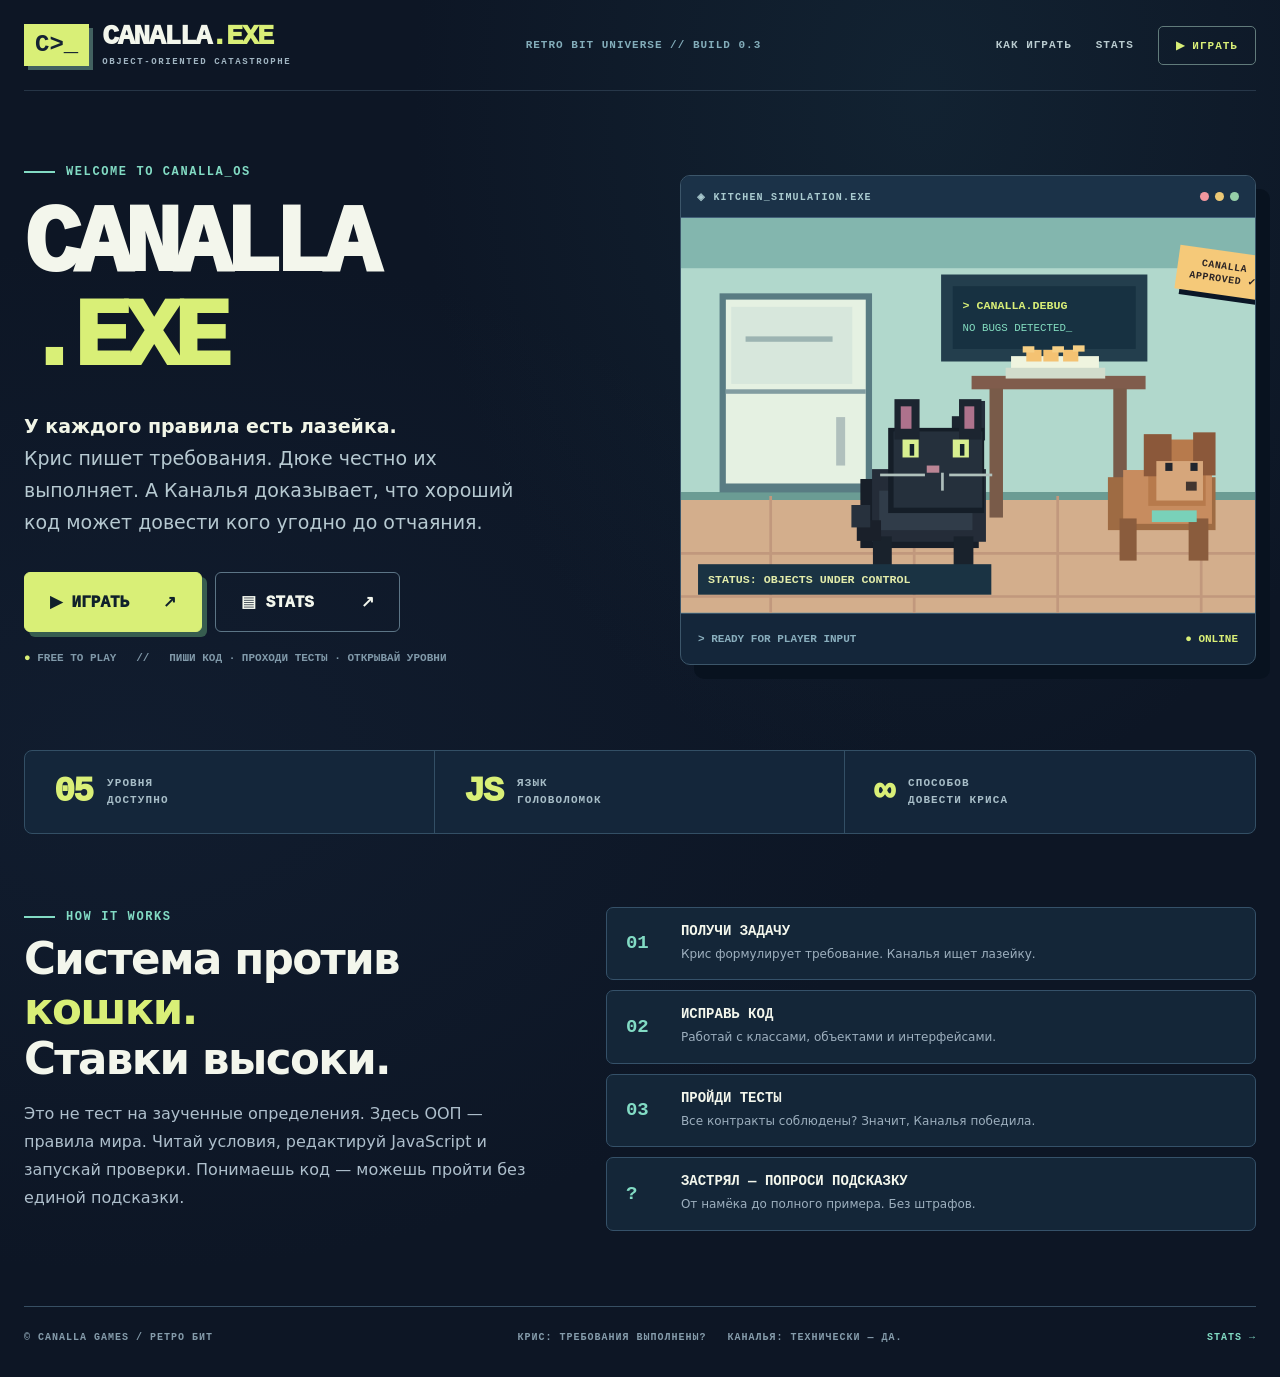
==== commit 6dd2f611: "Show keyboard and QA chapter icons in CANALLA.EXE level picker" ====
--- a/index.html
+++ b/index.html
@@ -9,7 +9,7 @@
 :root{--bg:#0d1625;--dark:#0a1321;--panel:#17283a;--panel2:#1f3245;--line:#355168;--text:#f3f6ec;--muted:#a1b5c2;--lime:#d9ef77;--mint:#82dbc4;--yellow:#f5c979;--rose:#f4a0a7;--mono:ui-monospace,SFMono-Regular,Consolas,"Liberation Mono",monospace}
 *{box-sizing:border-box}html{scroll-behavior:smooth}body{margin:0;background:radial-gradient(ellipse at 72% 7%,#1c3b4b55,transparent 39%),radial-gradient(ellipse at 10% 55%,#192a4255,transparent 48%),var(--bg);color:var(--text);font:15px/1.5 system-ui,-apple-system,"Segoe UI",Arial,sans-serif}button,a{font:inherit}button{cursor:pointer}a{color:inherit;text-decoration:none}button:focus-visible,a:focus-visible{outline:3px solid var(--mint);outline-offset:4px}::selection{background:var(--lime);color:var(--dark)}.wrap{width:min(1280px,calc(100% - 48px));margin-inline:auto}
 .top{height:91px;border-bottom:1px solid #41556980;display:flex;justify-content:space-between;gap:20px;align-items:center}.brand{display:flex;align-items:center;gap:13px;min-width:0}.brand-mark{background:var(--lime);color:#142233;padding:8px 11px;font:900 24px var(--mono);box-shadow:4px 4px 0 #426160;line-height:1.1}.brand-name{font:950 clamp(20px,2.3vw,28px)/1 var(--mono);letter-spacing:-1.3px;white-space:nowrap}.brand-name span{color:var(--lime)}.brand-tag{font:800 9px/1.2 var(--mono);letter-spacing:1.6px;color:var(--muted);margin-top:6px}.navigation{display:flex;align-items:center;gap:24px}.nav-link{color:#b9cbcf;font:800 11px var(--mono);letter-spacing:1px;transition:color .2s}.nav-link:hover{color:var(--lime)}.nav-link.play{border:1px solid #617b7b;padding:12px 17px;border-radius:5px;color:var(--lime)}.release{color:#83adba;font:800 11px var(--mono);letter-spacing:1px}
-.hero{display:grid;grid-template-columns:1.04fr .96fr;gap:32px;align-items:center;padding:74px 0 75px;position:relative}.micro{display:flex;align-items:center;gap:11px;color:var(--mint);font:800 12px var(--mono);letter-spacing:1.6px}.micro::before{content:"";width:31px;height:2px;background:currentColor}.hero-title{font:950 clamp(65px,7.4vw,108px)/.99 var(--mono);letter-spacing:-7px;margin:20px 0 23px}.hero-title .extension{display:block;color:var(--lime)}.hero-text{max-width:520px;font-size:clamp(16px,1.6vw,19px);color:#b6c9d1;line-height:1.7;margin:0}.hero-text b{color:#f1f5e7}.actions{display:flex;gap:13px;flex-wrap:wrap;margin-top:33px}.big-button{min-height:60px;border:1px solid var(--lime);border-radius:6px;background:var(--lime);padding:16px 25px;color:#10212b;font:950 16px var(--mono);display:inline-flex;align-items:center;justify-content:space-between;gap:34px;box-shadow:5px 5px 0 #375d4f;transition:transform .15s,box-shadow .15s}.big-button:hover{transform:translate(-2px,-2px);box-shadow:7px 7px 0 #375d4f}.big-button.secondary{background:transparent;border:1px solid #5c7586;color:#f2f6ed;box-shadow:none;min-width:185px}.big-button.secondary:hover{border-color:var(--mint)}.tiny-note{font:700 11px var(--mono);color:#8099a9;margin-top:20px}.tiny-note span{color:var(--lime)}.hero-board{position:relative;border:1px solid #3c566a;background:#14263a;box-shadow:14px 14px 0 #08121f;border-radius:10px;overflow:hidden;min-width:0}.window-bar{height:42px;display:flex;align-items:center;justify-content:space-between;gap:12px;padding:0 16px;border-bottom:1px solid #426079;background:#1b3248;font:800 10px var(--mono);letter-spacing:1.2px;color:#aacbd0}.window-dots{display:flex;gap:6px}.window-dots i{width:9px;height:9px;border-radius:50%;display:block;background:#f0979e}.window-dots i:nth-child(2){background:#ecc875}.window-dots i:nth-child(3){background:#96cfa9}.scene{display:block;width:100%;height:auto}.terminal-strip{height:51px;border-top:1px solid #38556a;display:flex;align-items:center;justify-content:space-between;gap:12px;padding:8px 17px;font:700 11px var(--mono);color:#89aebd}.terminal-strip strong{font-weight:900;color:var(--lime)}.floating-sticker{position:absolute;top:75px;right:-15px;background:var(--yellow);color:#2c2526;box-shadow:5px 5px #0b1626;transform:rotate(8deg);padding:9px 13px;font:900 10px/1.3 var(--mono);text-align:center;letter-spacing:.5px}.stats-line{border:1px solid #334f65;background:#14263a;display:grid;grid-template-columns:repeat(3,1fr);border-radius:8px;overflow:hidden}.statbox{padding:21px 29px;display:flex;align-items:center;gap:15px;border-right:1px solid #334f65}.statbox:last-child{border-right:0}.statbox .number{font:950 35px var(--mono);color:var(--lime);letter-spacing:-2px}.statbox p{font:800 11px/1.55 var(--mono);letter-spacing:1.1px;margin:0;color:#a8bec8}.guide{padding:73px 0 75px;display:grid;grid-template-columns:.9fr 1.1fr;gap:50px;align-items:center}.guide h2,.levels h2{font-size:clamp(29px,3.4vw,45px);line-height:1.15;letter-spacing:-1.6px;margin:10px 0 15px}.guide h2 span{color:var(--lime)}.guide p{color:#aebfcc;font-size:16px;line-height:1.75;max-width:530px}.guide-rows{display:grid;gap:10px}.guide-row{border:1px solid #355169;border-radius:7px;background:#142638;display:flex;align-items:center;gap:16px;padding:15px 19px}.guide-row .step{font:900 19px var(--mono);color:var(--mint);width:39px}.guide-row b{display:block;font:850 14px var(--mono);margin-bottom:3px}.guide-row small{font-size:12px;color:#9dafbe}.levels{border-top:1px solid #3a5264;padding:69px 0 77px;scroll-margin-top:24px}.levels[hidden]{display:none}.level-top{display:flex;align-items:end;justify-content:space-between;gap:16px;margin-bottom:24px}.level-top h2{margin-bottom:0}.level-count{font:800 11px var(--mono);letter-spacing:1px;color:var(--mint);padding-bottom:7px}.cards{display:grid;grid-template-columns:repeat(3,minmax(0,1fr));gap:16px}.level-card{border:1px solid #38546a;border-radius:9px;background:#172a3d;min-height:357px;display:flex;flex-direction:column;position:relative;overflow:hidden;transition:border-color .15s,transform .15s}.level-card:hover{border-color:#779898;transform:translateY(-3px)}.level-card.locked{background:#142233;opacity:.82}.level-art{min-height:111px;display:flex;justify-content:space-between;align-items:center;padding:18px 24px;border-bottom:1px solid #365368;background:linear-gradient(125deg,#22424a,#233249)}.level-art.duke{background:linear-gradient(125deg,#31444f,#404034)}.level-art.box{background:linear-gradient(125deg,#283542,#343247)}.level-no{font:950 45px var(--mono);color:#e3f29b;letter-spacing:-3px}.level-glyph{font:900 45px var(--mono);color:#8ccec0;letter-spacing:-3px}.level-body{padding:21px 23px 23px;display:flex;flex-direction:column;flex:1}.topic{font:850 10px/1.5 var(--mono);color:var(--mint);letter-spacing:1.1px;margin:0 0 12px}.level-title{font-size:22px;line-height:1.22;letter-spacing:-.5px;margin:0 0 10px;font-weight:900}.level-description{color:#acbfcc;font-size:13px;line-height:1.65;margin:0 0 21px;flex:1}.level-bottom{display:flex;align-items:center;justify-content:space-between;gap:8px;padding-top:12px;border-top:1px solid #385067}.test-count{font:750 10px var(--mono);color:#8aa7b4}.level-go{font:950 12px var(--mono);color:var(--lime)}.locked .level-go{color:#a6b3c2}.level-card-link{position:absolute;inset:0;z-index:2}.level-card-link:focus-visible{outline:3px solid var(--lime);outline-offset:-4px}.level-card:has(.level-card-link:focus-visible){border-color:var(--lime)}.new-level-note{color:#879dac;font:700 11px/1.7 var(--mono);margin:23px 0 0}.menu-footer{border-top:1px solid #374f63;padding:25px 0 34px;display:flex;justify-content:space-between;gap:15px;flex-wrap:wrap;color:#859cab;font:750 10px var(--mono);letter-spacing:1px}.menu-footer a{color:var(--mint)}.cat-eye{animation:blink 7s steps(1) infinite}@keyframes blink{0%,94%,98%,100%{opacity:1}95%,97%{opacity:0}}@media(prefers-reduced-motion:reduce){html{scroll-behavior:auto}.cat-eye{animation:none}a,button,.level-card{transition:none}}@media(max-width:1020px){.hero{grid-template-columns:1fr 1fr;gap:20px}.hero-title{letter-spacing:-4px;font-size:clamp(55px,7.5vw,80px)}.cards{grid-template-columns:repeat(2,minmax(0,1fr))}.guide{gap:25px}.release{display:none}}@media(max-width:720px){.wrap{width:min(600px,calc(100% - 28px))}.top{height:76px}.brand-name{font-size:20px}.brand-tag{font-size:8px;letter-spacing:.8px}.brand-mark{font-size:18px;padding:8px}.navigation{gap:8px}.navigation .nav-link:not(.play){display:none}.nav-link.play{padding:9px 12px;font-size:10px}.hero{grid-template-columns:1fr;padding:45px 0 35px;gap:35px}.hero-title{font-size:clamp(59px,13vw,86px);letter-spacing:-4px}.hero-board{box-shadow:8px 8px #08121f}.floating-sticker{top:64px;right:-3px}.stats-line{grid-template-columns:1fr}.statbox{border-right:0;border-bottom:1px solid #334f65;padding:12px 21px}.statbox:last-child{border-bottom:0}.statbox .number{font-size:30px;width:85px}.guide{grid-template-columns:1fr;padding:50px 0}.cards{grid-template-columns:1fr}.level-card{min-height:310px}.level-top{align-items:start;flex-direction:column}.levels{padding:50px 0}.actions{gap:11px}.big-button{min-height:56px;padding:13px 19px;gap:23px}.tiny-note{line-height:1.6}}
+.hero{display:grid;grid-template-columns:1.04fr .96fr;gap:32px;align-items:center;padding:74px 0 75px;position:relative}.micro{display:flex;align-items:center;gap:11px;color:var(--mint);font:800 12px var(--mono);letter-spacing:1.6px}.micro::before{content:"";width:31px;height:2px;background:currentColor}.hero-title{font:950 clamp(65px,7.4vw,108px)/.99 var(--mono);letter-spacing:-7px;margin:20px 0 23px}.hero-title .extension{display:block;color:var(--lime)}.hero-text{max-width:520px;font-size:clamp(16px,1.6vw,19px);color:#b6c9d1;line-height:1.7;margin:0}.hero-text b{color:#f1f5e7}.actions{display:flex;gap:13px;flex-wrap:wrap;margin-top:33px}.big-button{min-height:60px;border:1px solid var(--lime);border-radius:6px;background:var(--lime);padding:16px 25px;color:#10212b;font:950 16px var(--mono);display:inline-flex;align-items:center;justify-content:space-between;gap:34px;box-shadow:5px 5px 0 #375d4f;transition:transform .15s,box-shadow .15s}.big-button:hover{transform:translate(-2px,-2px);box-shadow:7px 7px 0 #375d4f}.big-button.secondary{background:transparent;border:1px solid #5c7586;color:#f2f6ed;box-shadow:none;min-width:185px}.big-button.secondary:hover{border-color:var(--mint)}.tiny-note{font:700 11px var(--mono);color:#8099a9;margin-top:20px}.tiny-note span{color:var(--lime)}.hero-board{position:relative;border:1px solid #3c566a;background:#14263a;box-shadow:14px 14px 0 #08121f;border-radius:10px;overflow:hidden;min-width:0}.window-bar{height:42px;display:flex;align-items:center;justify-content:space-between;gap:12px;padding:0 16px;border-bottom:1px solid #426079;background:#1b3248;font:800 10px var(--mono);letter-spacing:1.2px;color:#aacbd0}.window-dots{display:flex;gap:6px}.window-dots i{width:9px;height:9px;border-radius:50%;display:block;background:#f0979e}.window-dots i:nth-child(2){background:#ecc875}.window-dots i:nth-child(3){background:#96cfa9}.scene{display:block;width:100%;height:auto}.terminal-strip{height:51px;border-top:1px solid #38556a;display:flex;align-items:center;justify-content:space-between;gap:12px;padding:8px 17px;font:700 11px var(--mono);color:#89aebd}.terminal-strip strong{font-weight:900;color:var(--lime)}.floating-sticker{position:absolute;top:75px;right:-15px;background:var(--yellow);color:#2c2526;box-shadow:5px 5px #0b1626;transform:rotate(8deg);padding:9px 13px;font:900 10px/1.3 var(--mono);text-align:center;letter-spacing:.5px}.stats-line{border:1px solid #334f65;background:#14263a;display:grid;grid-template-columns:repeat(3,1fr);border-radius:8px;overflow:hidden}.statbox{padding:21px 29px;display:flex;align-items:center;gap:15px;border-right:1px solid #334f65}.statbox:last-child{border-right:0}.statbox .number{font:950 35px var(--mono);color:var(--lime);letter-spacing:-2px}.statbox p{font:800 11px/1.55 var(--mono);letter-spacing:1.1px;margin:0;color:#a8bec8}.guide{padding:73px 0 75px;display:grid;grid-template-columns:.9fr 1.1fr;gap:50px;align-items:center}.guide h2,.levels h2{font-size:clamp(29px,3.4vw,45px);line-height:1.15;letter-spacing:-1.6px;margin:10px 0 15px}.guide h2 span{color:var(--lime)}.guide p{color:#aebfcc;font-size:16px;line-height:1.75;max-width:530px}.guide-rows{display:grid;gap:10px}.guide-row{border:1px solid #355169;border-radius:7px;background:#142638;display:flex;align-items:center;gap:16px;padding:15px 19px}.guide-row .step{font:900 19px var(--mono);color:var(--mint);width:39px}.guide-row b{display:block;font:850 14px var(--mono);margin-bottom:3px}.guide-row small{font-size:12px;color:#9dafbe}.levels{border-top:1px solid #3a5264;padding:69px 0 77px;scroll-margin-top:24px}.levels[hidden]{display:none}.level-top{display:flex;align-items:end;justify-content:space-between;gap:16px;margin-bottom:24px}.level-top h2{margin-bottom:0}.level-count{font:800 11px var(--mono);letter-spacing:1px;color:var(--mint);padding-bottom:7px}.cards{display:grid;grid-template-columns:repeat(3,minmax(0,1fr));gap:16px}.level-card{border:1px solid #38546a;border-radius:9px;background:#172a3d;min-height:357px;display:flex;flex-direction:column;position:relative;overflow:hidden;transition:border-color .15s,transform .15s}.level-card:hover{border-color:#779898;transform:translateY(-3px)}.level-card.locked{background:#142233;opacity:.82}.level-art{min-height:111px;display:flex;justify-content:space-between;align-items:center;padding:18px 24px;border-bottom:1px solid #365368;background:linear-gradient(125deg,#22424a,#233249)}.level-art.duke{background:linear-gradient(125deg,#31444f,#404034)}.level-art.box{background:linear-gradient(125deg,#283542,#343247)}.level-art.keyboard{background:linear-gradient(125deg,#23424b,#34594d)}.level-art.bug{background:linear-gradient(125deg,#39425a,#235457)}.level-no{font:950 45px var(--mono);color:#e3f29b;letter-spacing:-3px}.level-glyph{font:900 45px var(--mono);color:#8ccec0;letter-spacing:-3px}.level-body{padding:21px 23px 23px;display:flex;flex-direction:column;flex:1}.topic{font:850 10px/1.5 var(--mono);color:var(--mint);letter-spacing:1.1px;margin:0 0 12px}.level-title{font-size:22px;line-height:1.22;letter-spacing:-.5px;margin:0 0 10px;font-weight:900}.level-description{color:#acbfcc;font-size:13px;line-height:1.65;margin:0 0 21px;flex:1}.level-bottom{display:flex;align-items:center;justify-content:space-between;gap:8px;padding-top:12px;border-top:1px solid #385067}.test-count{font:750 10px var(--mono);color:#8aa7b4}.level-go{font:950 12px var(--mono);color:var(--lime)}.locked .level-go{color:#a6b3c2}.level-card-link{position:absolute;inset:0;z-index:2}.level-card-link:focus-visible{outline:3px solid var(--lime);outline-offset:-4px}.level-card:has(.level-card-link:focus-visible){border-color:var(--lime)}.new-level-note{color:#879dac;font:700 11px/1.7 var(--mono);margin:23px 0 0}.menu-footer{border-top:1px solid #374f63;padding:25px 0 34px;display:flex;justify-content:space-between;gap:15px;flex-wrap:wrap;color:#859cab;font:750 10px var(--mono);letter-spacing:1px}.menu-footer a{color:var(--mint)}.cat-eye{animation:blink 7s steps(1) infinite}@keyframes blink{0%,94%,98%,100%{opacity:1}95%,97%{opacity:0}}@media(prefers-reduced-motion:reduce){html{scroll-behavior:auto}.cat-eye{animation:none}a,button,.level-card{transition:none}}@media(max-width:1020px){.hero{grid-template-columns:1fr 1fr;gap:20px}.hero-title{letter-spacing:-4px;font-size:clamp(55px,7.5vw,80px)}.cards{grid-template-columns:repeat(2,minmax(0,1fr))}.guide{gap:25px}.release{display:none}}@media(max-width:720px){.wrap{width:min(600px,calc(100% - 28px))}.top{height:76px}.brand-name{font-size:20px}.brand-tag{font-size:8px;letter-spacing:.8px}.brand-mark{font-size:18px;padding:8px}.navigation{gap:8px}.navigation .nav-link:not(.play){display:none}.nav-link.play{padding:9px 12px;font-size:10px}.hero{grid-template-columns:1fr;padding:45px 0 35px;gap:35px}.hero-title{font-size:clamp(59px,13vw,86px);letter-spacing:-4px}.hero-board{box-shadow:8px 8px #08121f}.floating-sticker{top:64px;right:-3px}.stats-line{grid-template-columns:1fr}.statbox{border-right:0;border-bottom:1px solid #334f65;padding:12px 21px}.statbox:last-child{border-bottom:0}.statbox .number{font-size:30px;width:85px}.guide{grid-template-columns:1fr;padding:50px 0}.cards{grid-template-columns:1fr}.level-card{min-height:310px}.level-top{align-items:start;flex-direction:column}.levels{padding:50px 0}.actions{gap:11px}.big-button{min-height:56px;padding:13px 19px;gap:23px}.tiny-note{line-height:1.6}}
 </style>
 </head>
 <body>
@@ -116,7 +116,7 @@
 {id:'03',title:'Коробка за миллион',short:'Крис купил компьютер. Каналье нужна коробка. Приватные поля станут проблемой.',topic:'ИНКАПСУЛЯЦИЯ / PRIVATE FIELDS',tests:null,status:'coming_soon',href:null,icon:'box'}
 ];
 const selector=document.getElementById('levels'),cards=document.getElementById('cards'),button=document.getElementById('play-button');
-const glyphs={fridge:'[▣]',shield:'{D}',box:'[?]'};
+const glyphs={fridge:'[▣]',shield:'{D}',box:'[?]',keyboard:'[⌨]',bug:'{QA}'};
 let available=defaults;
 function el(tag,cls,text){const node=document.createElement(tag);if(cls)node.className=cls;if(text!==undefined)node.textContent=text;return node;}
 function render(data){
@@ -127,7 +127,7 @@
  available.forEach(level=>{
   const locked=level.status!=='playable'||typeof level.href!=='string';
   const card=el('article','level-card'+(locked?' locked':''));
-  const art=el('div','level-art '+(level.icon==='shield'?'duke':level.icon==='box'?'box':''));
+  const art=el('div','level-art '+(level.icon==='shield'?'duke':level.icon==='box'?'box':level.icon==='keyboard'?'keyboard':level.icon==='bug'?'bug':''));
   art.append(el('span','level-no',level.id),el('span','level-glyph',glyphs[level.icon]||'{ }'));
   const body=el('div','level-body');
   body.append(el('p','topic',level.topic||'OBJECT-ORIENTED PUZZLE'),el('h3','level-title',level.title),el('p','level-description',level.short||'Новая история Канальи.'));
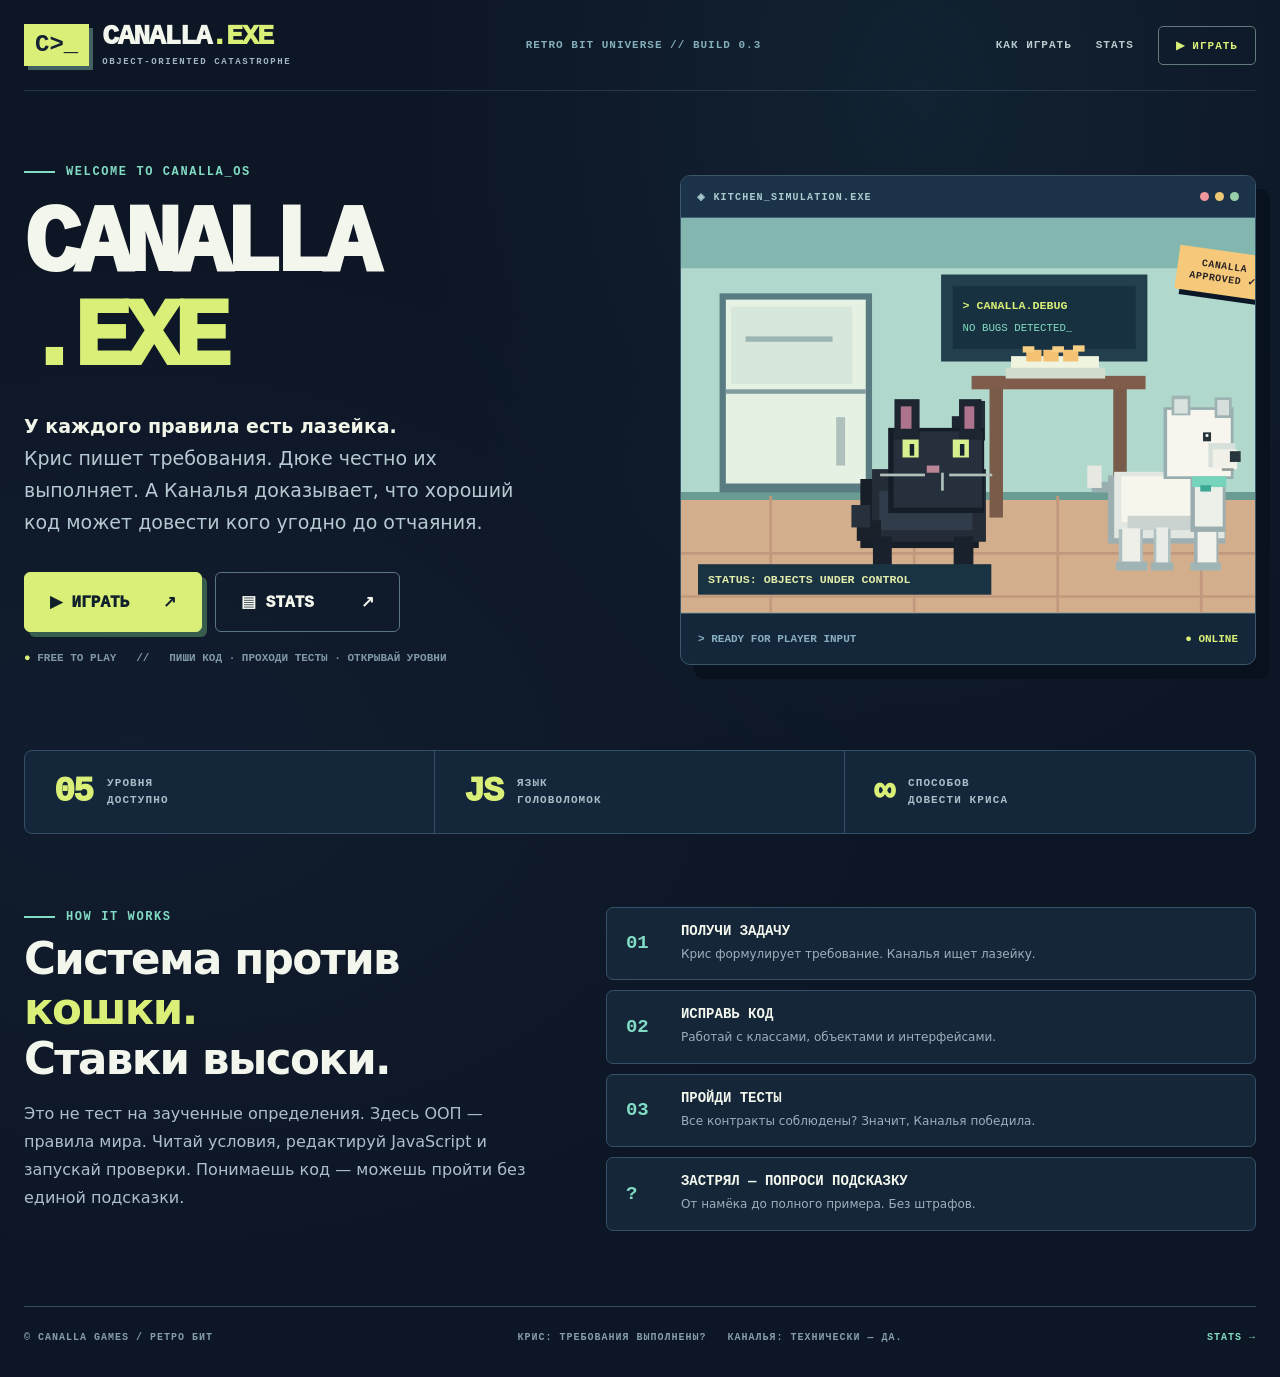
==== commit ed917a37: "Correct homepage portrait: Duke is a white pit bull" ====
--- a/index.html
+++ b/index.html
@@ -33,7 +33,7 @@
   </div>
   <div class="hero-board">
     <div class="window-bar"><span>◈ KITCHEN_SIMULATION.EXE</span><span class="window-dots"><i></i><i></i><i></i></span></div>
-    <svg class="scene" xmlns="http://www.w3.org/2000/svg" viewBox="0 0 640 440" role="img" aria-label="Пиксельная чёрная кошка Каналья возле холодильника, а рядом пёс Дюке">
+    <svg class="scene" xmlns="http://www.w3.org/2000/svg" viewBox="0 0 640 440" role="img" aria-label="Пиксельная чёрная кошка Каналья возле холодильника, а рядом белый питбуль Дюке">
       <rect width="640" height="440" fill="#b1d8cc"/>
       <rect width="640" height="56" fill="#83b6ae"/>
       <rect y="310" width="640" height="130" fill="#d3ae8c"/>
@@ -68,16 +68,44 @@
         <rect x="32" y="93" width="50" height="3" fill="#b0c1bc"/><rect x="109" y="93" width="48" height="3" fill="#b0c1bc"/>
         <rect x="100" y="92" width="3" height="20" fill="#aebebb"/>
       </g>
-      <g transform="translate(476 215)">
-        <rect x="0" y="74" width="120" height="59" fill="#9e6b43"/>
-        <rect x="17" y="66" width="99" height="60" fill="#c78c5f"/>
-        <rect x="13" y="120" width="19" height="47" fill="#8a5c3d"/><rect x="90" y="120" width="22" height="47" fill="#8a5c3d"/>
-        <rect x="45" y="32" width="64" height="74" fill="#b77a4c"/>
-        <rect x="40" y="26" width="31" height="47" fill="#8b583a"/><rect x="95" y="24" width="25" height="48" fill="#8b583a"/>
-        <rect x="54" y="56" width="52" height="44" fill="#d6a67b"/>
-        <rect x="64" y="58" width="8" height="9" fill="#20252e"/><rect x="92" y="58" width="8" height="9" fill="#20252e"/>
-        <rect x="87" y="79" width="12" height="10" fill="#42352f"/>
-        <rect x="49" y="111" width="50" height="13" fill="#79d1b9"/>
+      <g transform="translate(476 215)" aria-label="Дюке — белый питбуль">
+        <!-- Хвост и широкий крепкий корпус -->
+        <rect x="-18" y="79" width="35" height="12" fill="#99aeb0"/>
+        <rect x="-23" y="61" width="16" height="25" fill="#e6e8e1"/>
+        <rect x="0" y="72" width="131" height="76" fill="#9eafb2"/>
+        <rect x="7" y="68" width="123" height="74" fill="#e2e7e2"/>
+        <rect x="15" y="73" width="110" height="51" fill="#f7f6ed"/>
+        <rect x="22" y="117" width="91" height="16" fill="#cbd3d1"/>
+        <!-- Лапы -->
+        <rect x="12" y="132" width="27" height="43" fill="#adbfc0"/>
+        <rect x="16" y="131" width="20" height="39" fill="#efefe9"/>
+        <rect x="9" y="168" width="35" height="10" fill="#a0b4b6"/>
+        <rect x="51" y="132" width="19" height="42" fill="#afc0c1"/>
+        <rect x="54" y="130" width="13" height="40" fill="#e8ece7"/>
+        <rect x="48" y="169" width="25" height="9" fill="#9fb3b5"/>
+        <rect x="96" y="131" width="27" height="44" fill="#9eb2b5"/>
+        <rect x="100" y="130" width="21" height="40" fill="#f1f2eb"/>
+        <rect x="92" y="169" width="34" height="9" fill="#a0b5b6"/>
+        <!-- Шея и широкая квадратная голова -->
+        <rect x="92" y="37" width="39" height="98" fill="#9cadb0"/>
+        <rect x="97" y="39" width="31" height="90" fill="#edefe9"/>
+        <rect x="62" y="-4" width="78" height="80" fill="#98adb0"/>
+        <rect x="66" y="-1" width="71" height="74" fill="#f7f5ee"/>
+        <!-- Небольшие уши -->
+        <rect x="71" y="-17" width="21" height="22" fill="#a1b4b5"/>
+        <rect x="74" y="-13" width="15" height="16" fill="#d9e2de"/>
+        <rect x="119" y="-15" width="19" height="23" fill="#9eb1b3"/>
+        <rect x="122" y="-12" width="13" height="17" fill="#d6dfdb"/>
+        <!-- Широкие скулы, короткая морда, нос -->
+        <rect x="112" y="36" width="30" height="27" fill="#d8e0dc"/>
+        <rect x="117" y="43" width="27" height="22" fill="#f2f1e9"/>
+        <rect x="136" y="45" width="12" height="12" fill="#29353c"/>
+        <rect x="106" y="24" width="9" height="10" fill="#26343a"/>
+        <rect x="109" y="26" width="3" height="3" fill="#ffffff"/>
+        <rect x="127" y="64" width="13" height="3" fill="#939d9c"/>
+        <!-- Бирюзовый ошейник -->
+        <rect x="94" y="73" width="38" height="12" fill="#76d4bc"/>
+        <rect x="103" y="83" width="12" height="7" fill="#3ca795"/>
       </g>
       <rect x="19" y="386" width="327" height="34" fill="#1a3343"/><text x="30" y="407" fill="#e2ecaa" font-family="monospace" font-size="13" font-weight="bold">STATUS: OBJECTS UNDER CONTROL</text>
     </svg>
